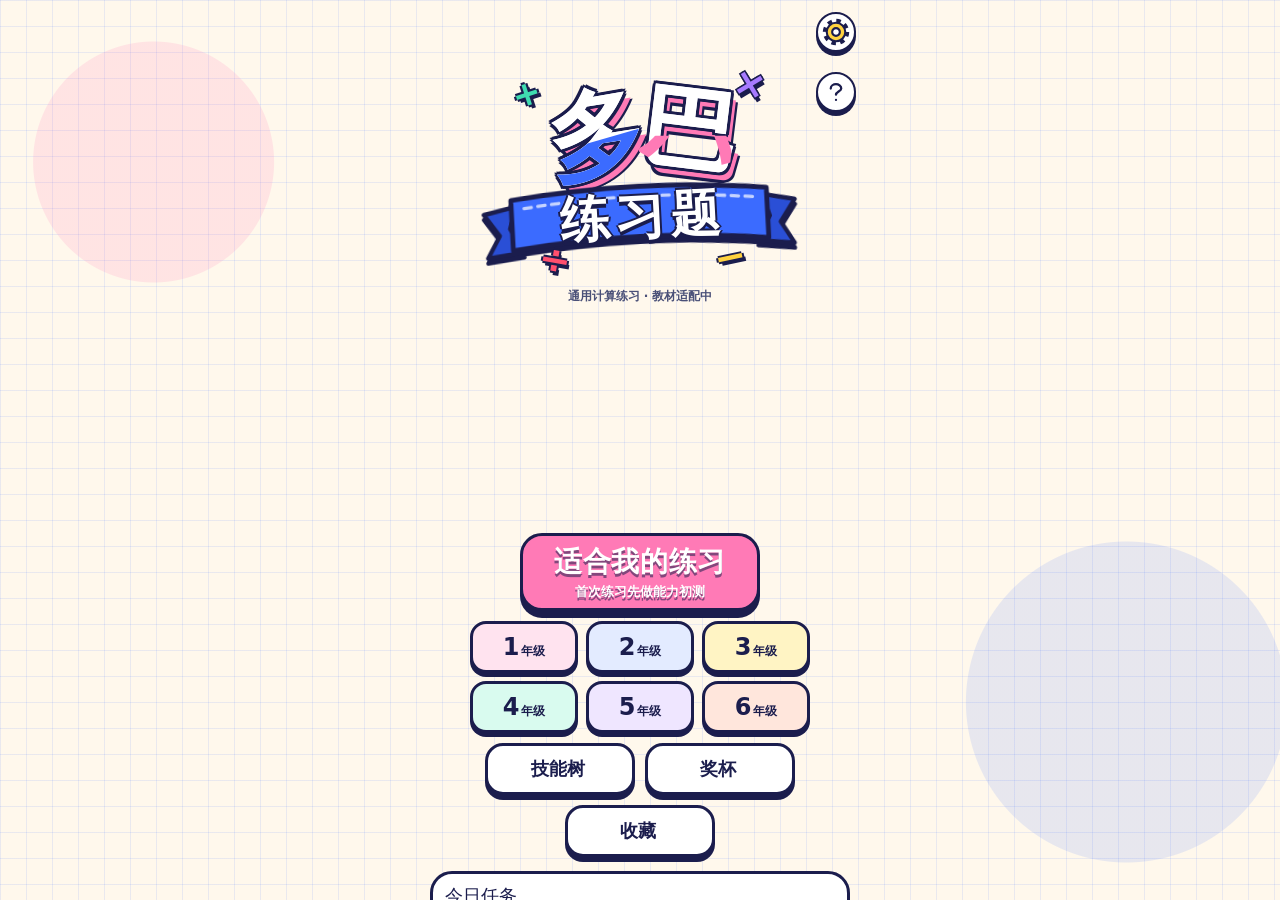
==== app/index.html @ 672e986a "Add Simplified Chinese preview and preserve localized saved progress" ====
<!doctype html>
<html lang="zh-CN">
<head>
  <meta charset="utf-8">
  <meta name="viewport" content="width=device-width, initial-scale=1, viewport-fit=cover">
  <meta name="theme-color" content="#3b6bff">
  <meta name="description" content="每答对一步，音乐和动画就更热闹的计算练习。非官方中文体验版，教材适配中。" data-i18n-content="html.message001">
  <title data-i18n="html.message021">多巴练习 · 中文体验版</title>
  <link rel="icon" href="icon.svg" type="image/svg+xml">
  <link rel="stylesheet" href="style.css">
  <script type="module" src="js/main.js"></script>
</head>
<body class="lv0">
  <div id="paper" aria-hidden="true"></div>
  <div id="rays-fallback" aria-hidden="true"></div>
  <canvas id="bg" aria-hidden="true"></canvas>
  <canvas id="fx-back" aria-hidden="true"></canvas>

  <main id="app">
    <!-- Title -->
    <section id="screen-title" class="screen is-active" aria-labelledby="logo">
      <button type="button" class="icon-btn settings-btn" id="open-settings" aria-label="设置" data-i18n-aria-label="html.message002" aria-haspopup="dialog">
        <svg viewBox="-16 -16 32 32" aria-hidden="true"><circle r="10.6" fill="none" stroke="#1b1d4d" stroke-width="9" stroke-dasharray="4.2 4.12"/><circle r="10.6" fill="#ffd23f" stroke="#1b1d4d" stroke-width="2.4"/><circle r="4.4" fill="#fff" stroke="#1b1d4d" stroke-width="2.4"/></svg>
      </button>
      <button type="button" class="icon-btn settings-btn help-btn" id="open-guide" aria-label="怎么玩" data-i18n-aria-label="html.message003" aria-haspopup="dialog">
        <svg viewBox="-16 -16 32 32" aria-hidden="true"><path d="M-6 -4 C-6 -7 -3 -9 0 -9 C3 -9 6 -7 6 -4 C6 -1 0 0 0 3 M0 9v.01" fill="none" stroke="#1b1d4d" stroke-width="2.6" stroke-linecap="round" stroke-linejoin="round"/></svg>
      </button>
      <h1 id="logo" class="logo" aria-label="多巴练习 · 中文体验版" data-i18n-aria-label="html.message004">
        <svg class="logo-burst" viewBox="-100 -100 200 200" aria-hidden="true"><path id="logo-burst-path" fill="#ffd23f" stroke="#1b1d4d" stroke-width="5" stroke-linejoin="round"/><path id="logo-burst-inner" fill="#ff7ab6" stroke="#1b1d4d" stroke-width="4" stroke-linejoin="round"/></svg>
        <span class="logo-top" aria-hidden="true"><i data-c="多" data-i18n="html.message022">多</i><i data-c="パ" data-i18n="html.message023">巴</i></span>
        <span class="logo-ribbon" aria-hidden="true"><svg class="ribbon-bg" viewBox="0 0 300 70" preserveAspectRatio="none"><path d="M4 22 L34 16 L28 36 L40 58 L6 62 L18 42Z" fill="#2a4fd6" stroke="#1b1d4d" stroke-width="4" stroke-linejoin="round"/><path d="M296 22 L266 16 L272 36 L260 58 L294 62 L282 42Z" fill="#2a4fd6" stroke="#1b1d4d" stroke-width="4" stroke-linejoin="round"/><path d="M30 10 Q150 -4 270 10 L270 56 Q150 42 30 56Z" fill="#3b6bff" stroke="#1b1d4d" stroke-width="4.5" stroke-linejoin="round"/><path d="M42 18 Q150 6 258 18" fill="none" stroke="#fff" stroke-width="3" stroke-dasharray="7 6" stroke-linecap="round" opacity=".7"/></svg><i data-i18n="html.message024">练</i><i data-i18n="html.message025">习</i><i data-i18n="html.message026">题</i></span>
        <span class="logo-bits" aria-hidden="true"><b style="--x:-46%;--y:4%;--r:-18deg;--c:#3fdcb0">＋</b><b style="--x:44%;--y:-2%;--r:14deg;--c:#a77bff">×</b><b style="--x:-34%;--y:104%;--r:10deg;--c:#ff4f6d">÷</b><b style="--x:36%;--y:102%;--r:-12deg;--c:#ffd23f">−</b></span>
      </h1>
      <p class="preview-note" data-i18n="preview.title">通用计算练习 · 教材适配中</p>
      <div class="title-stage" id="title-stage" aria-hidden="true"></div>
      <div class="modes" id="modes">
        <button type="button" id="start" class="big-btn level-btn"><span data-i18n="html.message027">适合我的练习</span><small id="level-sub" data-i18n="html.message028">首次练习先做能力初测</small></button>
        <button type="button" id="start-review" class="sub-btn review-btn review-main" hidden><span data-i18n="html.message029">错题复习</span> <b id="review-count">0</b></button>
        <div class="grades" role="group" aria-label="按参考年级练习" data-i18n-aria-label="html.message005">
          <button type="button" data-grade="1">1<small data-i18n="html.message030">年级</small></button><button type="button" data-grade="2">2<small data-i18n="html.message031">年级</small></button><button type="button" data-grade="3">3<small data-i18n="html.message032">年级</small></button>
          <button type="button" data-grade="4">4<small data-i18n="html.message033">年级</small></button><button type="button" data-grade="5">5<small data-i18n="html.message034">年级</small></button><button type="button" data-grade="6">6<small data-i18n="html.message035">年级</small></button>
        </div>
        <div class="mode-row">
          <button type="button" id="open-tree" class="sub-btn"><span data-i18n="html.message036">技能树</span> <b id="tree-badge"></b></button>
          <button type="button" id="open-trophy" class="sub-btn"><span data-i18n="html.message037">奖杯</span> <b id="trophy-badge"></b></button>
          <button type="button" id="open-collect" class="sub-btn"><span data-i18n="html.message038">收藏</span> <b id="collect-badge"></b></button>
        </div>
      </div>
      <section class="quest-card" id="quests" aria-labelledby="quest-title">
        <div class="quest-head"><h2 id="quest-title" data-i18n="html.message039">今日任务</h2><span class="quest-reward" id="quest-reward"></span></div>
        <ol class="quest-list" id="quest-list"></ol>
      </section>
      <section class="cal-card" id="calendar" aria-labelledby="cal-title">
        <div class="cal-head">
          <button type="button" class="cal-nav" id="cal-prev" aria-label="上个月" data-i18n-aria-label="html.message006">‹</button>
          <h2 id="cal-title" data-i18n="html.message040">练习日历</h2>
          <button type="button" class="cal-nav" id="cal-next" aria-label="下个月" data-i18n-aria-label="html.message007">›</button>
        </div>
        <div class="cal-badges" id="cal-badges"></div>
        <div class="cal-week" aria-hidden="true"><span data-i18n="html.message041">日</span><span data-i18n="html.message042">一</span><span data-i18n="html.message043">二</span><span data-i18n="html.message044">三</span><span data-i18n="html.message045">四</span><span data-i18n="html.message046">五</span><span data-i18n="html.message047">六</span></div>
        <div class="cal-grid" id="cal-grid" role="grid"></div>
      </section>
      <p class="hint" data-i18n="html.message048">也可以使用数字键输入，按退格键删除</p>
    </section>

    <!-- Skill tree -->
    <section id="screen-tree" class="screen" aria-labelledby="tree-title">
      <header class="tree-head">
        <button type="button" class="icon-btn" id="tree-back" aria-label="返回" data-i18n-aria-label="html.message008">‹</button>
        <h2 id="tree-title" data-i18n="html.message049">技能树</h2>
        <span class="tree-count" id="tree-count"></span>
      </header>
      <p class="tree-stars" id="tree-stars"></p>
      <p class="tree-note" data-i18n="html.message050">点击技能开始练习，已掌握的技能可查看升星条件；长按可清除记录</p>
      <div class="tree-scroll" id="tree-scroll"><div class="tree-lanes" id="tree-lanes" aria-hidden="true"></div><div class="tree" id="tree"><svg class="tree-links" id="tree-links" aria-hidden="true"></svg></div></div>
      <p class="toast" id="toast" role="status" hidden></p>
    </section>

    <!-- Trophies (id036) -->
    <section id="screen-trophy" class="screen" aria-labelledby="trophy-title">
      <header class="tree-head">
        <button type="button" class="icon-btn" id="trophy-back" aria-label="返回" data-i18n-aria-label="html.message009">‹</button>
        <h2 id="trophy-title" data-i18n="html.message051">奖杯</h2>
        <span class="tree-count" id="trophy-count"></span>
      </header>
      <div class="tr-filter" role="group" aria-label="筛选奖杯" data-i18n-aria-label="html.message010">
        <button type="button" data-f="all" aria-pressed="true" data-i18n="html.message052">全部</button><button type="button" data-f="got" aria-pressed="false" data-i18n="html.message053">已获得</button><button type="button" data-f="next" aria-pressed="false" data-i18n="html.message054">未获得</button><button type="button" data-f="soon" aria-pressed="false" data-i18n="html.message055">快完成了</button>
      </div>
      <div class="tr-scroll" id="tr-scroll"><div class="tr-list" id="tr-list"></div></div>
    </section>

    <!-- Collection (id041) -->
    <section id="screen-collect" class="screen" aria-labelledby="collect-title">
      <header class="tree-head">
        <button type="button" class="icon-btn" id="collect-back" aria-label="返回" data-i18n-aria-label="html.message011">‹</button>
        <h2 id="collect-title" data-i18n="html.message056">收藏</h2>
        <span class="tree-count" id="collect-count"></span>
      </header>
      <div class="co-preview" id="co-preview" aria-hidden="true"><div class="stamp co-mark" id="co-mark"></div><p class="co-now" id="co-now"></p></div>
      <div class="co-tabs" id="co-tabs" role="group" aria-label="收藏种类" data-i18n-aria-label="html.message012"></div>
      <div class="co-scroll" id="co-scroll"><p class="co-note" id="co-note"></p><div class="co-grid" id="co-grid"></div></div>
    </section>

    <!-- Play -->
    <section id="screen-play" class="screen" aria-label="练习界面" data-i18n-aria-label="html.message013">
      <header class="hud">
        <div class="pips" id="pips" aria-hidden="true"></div>
        <div class="clock" aria-live="off"><span id="clock-label" data-i18n="html.message057">目标 2:40</span><b id="clock">0:00</b></div>
        <span class="demo-tag" aria-hidden="true">DEMO</span>
        <button type="button" class="icon-btn" id="mute" aria-label="静音" data-i18n-aria-label="html.message014" aria-pressed="false">♪</button>
      </header>
      <div class="hud2">
        <div class="tally"><span><span data-i18n="html.message058">完成</span> <b id="ok">0</b><small id="ok-total">/10</small></span><span class="ng"><span data-i18n="html.message059">小失误</span> <b id="ng">0</b></span></div>
        <div class="combo" id="combo-box" aria-hidden="true"><b id="combo">0</b><small data-i18n="html.message060">连击</small><span class="combo-mult" id="combo-mult"></span><i class="combo-track"><i id="combo-bar"></i></i></div>
        <div class="dopa" id="dopa-box"><small data-i18n="html.message061">能量</small><b id="dopa">0</b></div>
      </div>
      <div class="stage" id="stage" aria-hidden="true">
        <svg class="bunting" viewBox="0 0 400 40" preserveAspectRatio="none"><path d="M0 4 Q200 34 400 4" fill="none" stroke="#1b1d4d" stroke-width="2.5"/><g id="flags"></g></svg>
        <div class="spot spot-l"></div><div class="spot spot-r"></div>
        <svg class="ground" viewBox="0 0 400 20" preserveAspectRatio="none"><path d="M4 12 Q60 6 120 11 T240 10 T396 12" fill="none" stroke="#1b1d4d" stroke-width="3" stroke-linecap="round"/></svg>
      </div>
      <section class="card" id="card" aria-labelledby="qtitle">
        <div class="marquee" aria-hidden="true"></div>
        <div class="card-top"><span class="chip" id="qtitle" data-i18n="html.message062">加法</span><span class="qno" id="qno" data-i18n="html.message063">第1题</span></div>
        <p class="fraction-note" id="fraction-note" data-i18n="hint.fraction" hidden>分数先输入分母，再输入分子；带分数先输入整数部分。</p>
        <div class="sheet-wrap"><div class="sheet" id="sheet" role="group" aria-label="计算" data-i18n-aria-label="html.message015"></div></div>
        <p class="step-label" id="step-label" aria-live="polite" data-i18n="html.message064">个位</p>
        <div class="stamp" id="stamp" aria-hidden="true"></div>
        <div class="reach-tag" id="reach-tag" aria-hidden="true" data-i18n="html.message065">还差一位</div>
      </section>
      <div class="pad" id="pad" role="group" aria-label="输入数字" data-i18n-aria-label="html.message016">
        <button type="button" data-key="7">7</button><button type="button" data-key="8">8</button><button type="button" data-key="9">9</button>
        <button type="button" data-key="4">4</button><button type="button" data-key="5">5</button><button type="button" data-key="6">6</button>
        <button type="button" data-key="1">1</button><button type="button" data-key="2">2</button><button type="button" data-key="3">3</button>
        <button type="button" data-key="Backspace" class="del" aria-label="删除错误数字" data-i18n-aria-label="html.message017">⌫</button><button type="button" data-key="0" class="zero">0</button>
      </div>
    </section>

    <!-- Basic result -->
    <section id="screen-result" class="screen" aria-labelledby="result-title">
      <div class="result-card">
        <p class="chip" id="result-title" data-i18n="html.message066">基础练习完成</p>
        <p class="score"><b id="r-score">100</b><span data-i18n="html.message067">分</span></p>
        <dl class="stats">
          <div><dt data-i18n="html.message068">完成</dt><dd id="r-ok" data-i18n="html.message069">10题</dd></div>
          <div><dt data-i18n="html.message070">小失误</dt><dd id="r-ng" data-i18n="html.message071">0次</dd></div>
          <div><dt data-i18n="html.message072">首次答对率</dt><dd id="r-rate">100%</dd></div>
          <div><dt data-i18n="html.message073">用时</dt><dd id="r-time">1:23</dd></div>
        </dl>
        <p class="dopa-final"><small data-i18n="html.message074">能量</small><b id="r-dopa">0</b></p>
        <div class="growth-box" id="r-growth"></div>
        <p class="unlock" id="r-unlock"></p>
        <div class="skill-news" id="r-skills"></div>
        <div class="quest-mini" id="r-quests"></div>
        <div class="actions">
          <button type="button" id="go-extra" class="big-btn"><span data-i18n="html.message075">进入加赛</span> <small data-i18n="html.message076">90秒</small></button>
          <button type="button" id="go-review" class="sub-btn review-btn" hidden data-i18n="html.message077">重做错题</button>
          <button type="button" id="go-tree" class="sub-btn" hidden data-i18n="html.message078">查看技能树</button>
          <button type="button" id="go-again" class="sub-btn" hidden data-i18n="html.message079">再来一次</button>
          <button type="button" id="go-title" class="sub-btn" data-i18n="html.message080">完成并返回</button>
        </div>
      </div>
    </section>

    <!-- Final result -->
    <section id="screen-final" class="screen" aria-labelledby="final-title">
      <div class="result-card">
        <p class="chip" id="final-title" data-i18n="html.message081">加赛结束</p>
        <p class="score"><b id="f-score">100</b><span data-i18n="html.message082">分</span></p>
        <p class="breakdown" id="f-break" data-i18n="html.message083">基础 100 ＋ 加赛 0</p>
        <dl class="stats">
          <div><dt data-i18n="html.message084">加赛完成</dt><dd id="f-ok" data-i18n="html.message085">0题</dd></div>
          <div><dt data-i18n="html.message086">加赛失误</dt><dd id="f-ng" data-i18n="html.message087">0次</dd></div>
          <div><dt data-i18n="html.message088">基础失误</dt><dd id="f-bng" data-i18n="html.message089">0次</dd></div>
          <div><dt data-i18n="html.message090">基础用时</dt><dd id="f-time">0:00</dd></div>
        </dl>
        <p class="dopa-final"><small data-i18n="html.message091">能量</small><b id="f-dopa">0</b></p>
        <div class="skill-news" id="f-skills"></div>
        <div class="quest-mini" id="f-quests"></div>
        <div class="actions">
          <button type="button" id="f-review" class="sub-btn review-btn" hidden data-i18n="html.message092">重做错题</button>
          <button type="button" id="f-tree" class="sub-btn" hidden data-i18n="html.message093">查看技能树</button>
          <button type="button" id="again" class="big-btn" data-i18n="html.message094">完成并返回</button>
        </div>
      </div>
    </section>
  </main>

  <!-- Settings (above #app, below particles and actors) -->
  <div class="modal" id="settings" role="dialog" aria-modal="true" aria-labelledby="settings-title" hidden>
    <div class="modal-card">
      <h2 id="settings-title" class="chip" data-i18n="html.message095">设置</h2>
      <div class="set-row language-row">
        <label class="set-label" for="language" data-i18n="settings.language">界面语言</label>
        <select id="language"><option value="zh-CN">简体中文</option><option value="ja">日本語</option></select>
        <p class="set-note" data-i18n="settings.languageNote">切换语言会刷新页面，已保存的进度保留。</p>
      </div>
      <div class="set-row curriculum-row">
        <span class="set-label" data-i18n="settings.curriculum">课程：通用计算练习</span>
        <p class="set-note" data-i18n="settings.curriculumNote">年级仅作参考，尚未对应中国教材的具体版本与学期。</p>
      </div>
      <div class="set-row">
        <span class="set-label" data-i18n="html.message096">每轮题数</span>
        <div class="pick" role="radiogroup" aria-label="每轮题数" data-i18n-aria-label="html.message018">
          <button type="button" role="radio" data-count="6" aria-checked="false">6<small data-i18n="html.message097">题</small></button>
          <button type="button" role="radio" data-count="10" aria-checked="true">10<small data-i18n="html.message098">题</small></button>
          <button type="button" role="radio" data-count="14" aria-checked="false">14<small data-i18n="html.message099">题</small></button>
        </div>
      </div>
      <div class="set-row">
        <span class="set-label" data-i18n="html.message100">声音</span>
        <div class="set-inline">
          <button type="button" class="toggle" data-toggle="sound" aria-pressed="true"><i aria-hidden="true">♪</i><b data-i18n="html.message101">开启</b></button>
          <input type="range" class="slider" id="volume" min="0" max="100" step="1" value="80" aria-label="音量" data-i18n-aria-label="html.message019">
        </div>
      </div>
      <div class="set-row">
        <span class="set-label"><span data-i18n="html.message102">动画强度</span> <b id="motion-val">100%</b></span>
        <input type="range" class="slider motion" id="motion" min="0" max="100" step="1" value="100" aria-label="动画强度" data-i18n-aria-label="html.message020" aria-describedby="motion-note">
        <p class="set-note" id="motion-note" data-i18n="html.message103">设为 0% 可停止晃动、闪光、彩纸和移动动画</p>
      </div>
      <div class="set-row">
        <span class="set-label" data-i18n="html.message104">自动演示</span>
        <button type="button" class="sub-btn demo-btn" id="demo-play" data-i18n="html.message105">▶ 看一段自动演示</button>
        <p class="set-note" data-i18n="html.message106">点击屏幕或按任意键退出，不计入练习记录</p>
      </div>
      <div class="set-row">
        <span class="set-label" data-i18n="html.message107">数据</span>
        <button type="button" class="sub-btn danger reset-btn" id="reset-data" aria-describedby="reset-note" data-i18n="html.message108">重置全部数据</button>
        <p class="set-note" id="reset-note" data-i18n="html.message109">清除所有数据，从头开始</p>
      </div>
      <button type="button" class="big-btn" id="close-settings" data-i18n="html.message110">关闭</button>
    </div>
  </div>

  <div class="modal" id="bonus" role="dialog" aria-modal="true" aria-labelledby="bonus-title" hidden>
    <div class="modal-card bonus-card">
      <h2 id="bonus-title" class="chip" data-i18n="html.message111">每日奖励</h2>
      <p class="bonus-run" id="bonus-run"></p>
      <div class="bonus-card-grid" id="bonus-grid"></div>
      <p class="bonus-note" id="bonus-note"></p>
      <button type="button" class="big-btn" id="bonus-ok" data-i18n="html.message112">领取</button>
    </div>
  </div>

  <div class="modal" id="skill-info" role="dialog" aria-modal="true" aria-labelledby="si-title" hidden>
    <div class="modal-card si-card">
      <p class="si-grade" id="si-grade"></p>
      <h2 class="si-title" id="si-title"></h2>
      <p class="si-stars" id="si-stars"></p>
      <div class="si-next" id="si-next"></div>
      <p class="si-note" id="si-note"></p>
      <div class="confirm-actions">
        <button type="button" class="sub-btn" id="si-close" data-i18n="html.message113">关闭</button>
        <button type="button" class="sub-btn si-go" id="si-go" data-i18n="html.message114">开始练习</button>
      </div>
    </div>
  </div>

  <div class="modal" id="trophy-got" role="dialog" aria-modal="true" aria-labelledby="tg-title" hidden>
    <div class="modal-card trophy-card">
      <h2 id="tg-title" class="chip" data-i18n="html.message115">获得奖杯！</h2>
      <p class="tg-sub" id="tg-sub"></p>
      <ul class="tg-list" id="tg-list"></ul>
      <button type="button" class="big-btn" id="tg-ok" data-i18n="html.message116">太棒啦！</button>
    </div>
  </div>

  <div class="modal" id="hammer" role="dialog" aria-modal="true" aria-labelledby="hammer-title" aria-describedby="hammer-msg" hidden>
    <div class="modal-card hammer-card">
      <h2 id="hammer-title" class="chip" data-i18n="html.message117">补签锤</h2>
      <div class="hammer-art" id="hammer-art" aria-hidden="true"></div>
      <p class="hammer-msg" id="hammer-msg"></p>
      <p class="hammer-have" id="hammer-have"></p>
      <div class="confirm-actions">
        <button type="button" class="sub-btn" id="hammer-no" data-i18n="html.message118">暂不使用</button>
        <button type="button" class="sub-btn hammer-yes" id="hammer-yes" data-i18n="html.message119">使用</button>
      </div>
    </div>
  </div>

  <div class="modal" id="confirm" role="alertdialog" aria-modal="true" aria-labelledby="confirm-title" aria-describedby="confirm-msg" hidden>
    <div class="modal-card confirm-card">
      <h2 id="confirm-title" class="chip" data-i18n="html.message120">清除技能记录</h2>
      <p class="confirm-msg" id="confirm-msg"></p>
      <ul class="confirm-list" id="confirm-list"></ul>
      <div class="confirm-actions">
        <button type="button" class="sub-btn" id="confirm-no" data-i18n="html.message121">取消</button>
        <button type="button" class="sub-btn danger" id="confirm-yes" data-i18n="html.message122">清除</button>
      </div>
    </div>
  </div>

  <div class="modal" id="day-log" role="dialog" aria-modal="true" aria-labelledby="day-title" hidden>
    <div class="modal-card">
      <h2 id="day-title" class="chip" data-i18n="html.message123">练习记录</h2>
      <ul class="day-list" id="day-list"></ul>
      <button type="button" class="big-btn" id="close-day" data-i18n="html.message124">关闭</button>
    </div>
  </div>

  <canvas id="fx" aria-hidden="true"></canvas>
  <svg id="actors" aria-hidden="true"><g id="actors-back"></g><g id="actors-front"></g></svg>
  <div id="cutins" aria-hidden="true"></div>
  <div id="flash" aria-hidden="true"></div>
  <noscript data-i18n="html.message125">请启用 JavaScript 后体验本游戏。</noscript>
</body>
</html>
---- app/style.css ----
@font-face { font-family: "Dela Gothic One"; src: url("fonts/dela-gothic-one.woff2") format("woff2"); font-display: block; }
@font-face { font-family: "Zen Maru Gothic"; src: url("fonts/zen-maru-gothic-bold.woff2") format("woff2"); font-weight: 700; font-display: block; }
@font-face { font-family: "Zen Maru Gothic"; src: url("fonts/zen-maru-gothic-black.woff2") format("woff2"); font-weight: 900; font-display: block; }

:root {
  --ink: #1b1d4d;
  --paper: #fff8ec;
  --blue: #3b6bff;
  --pink: #ff7ab6;
  --pink-soft: #ffd0e4;
  --blue-soft: #d9e4ff;
  --yellow: #ffd23f;
  --mint: #3fdcb0;
  --violet: #a77bff;
  --red: #ff4f6d;
  --E: 0;
  --kick: 0;
  --round: "Zen Maru Gothic", "Hiragino Maru Gothic ProN", "Yu Gothic", sans-serif;
  --chunky: "Dela Gothic One", "Zen Maru Gothic", sans-serif;
  color-scheme: light;
}

* { box-sizing: border-box; }
html, body { margin: 0; height: 100%; overflow: hidden; }
body {
  background: var(--paper);
  color: var(--ink);
  font-family: var(--round);
  font-weight: 700;
  -webkit-tap-highlight-color: transparent;
  touch-action: manipulation;
  user-select: none;
  -webkit-user-select: none;
}
button { font: inherit; color: inherit; cursor: pointer; }
button:focus-visible { outline: 4px solid var(--yellow); outline-offset: 3px; }

#paper {
  position: fixed; inset: 0; z-index: 0;
  background:
    radial-gradient(circle at 12% 18%, rgba(255, 122, 182, .16) 0 120px, transparent 121px),
    radial-gradient(circle at 88% 78%, rgba(59, 107, 255, .12) 0 160px, transparent 161px),
    linear-gradient(rgba(59, 107, 255, .11) 1.5px, transparent 1.5px) 0 0 / 26px 26px,
    linear-gradient(90deg, rgba(59, 107, 255, .11) 1.5px, transparent 1.5px) 0 0 / 26px 26px,
    var(--paper);
}
#rays-fallback {
  display: none; position: fixed; inset: -50vmax; z-index: 1; opacity: 0; pointer-events: none;
  background: repeating-conic-gradient(from 0deg at 50% 50%, #3b6bff 0 9deg, #ff7ab6 9deg 18deg);
}
#bg { position: fixed; inset: 0; width: 100%; height: 100%; z-index: 1; pointer-events: none; }
#fx-back { position: fixed; inset: 0; width: 100%; height: 100%; z-index: 1; pointer-events: none; }
#fx { position: fixed; inset: 0; width: 100%; height: 100%; z-index: 4; pointer-events: none; }
#actors { position: fixed; inset: 0; width: 100%; height: 100%; z-index: 5; pointer-events: none; overflow: visible; }
#cutins { position: fixed; inset: 0; z-index: 6; pointer-events: none; overflow: hidden; }
#flash { position: fixed; inset: 0; z-index: 7; pointer-events: none; background: #fff; opacity: 0; }
.dk-digit { font-family: var(--round); font-weight: 900; fill: var(--ink); stroke: #fff; stroke-width: 6px; paint-order: stroke; }

#app {
  position: relative; z-index: 2;
  width: min(100vw, 460px); height: 100dvh; max-height: 980px;
  margin: 0 auto;
}
@media (min-height: 980px) { #app { top: calc((100dvh - 980px) / 2); } }
.screen { position: absolute; inset: 0; display: none; }
.screen.is-active { display: flex; }

/* ------------------------------------------------------------ title */
#screen-title { flex-direction: column; align-items: center; justify-content: flex-start; gap: 14px; padding: calc(28px + env(safe-area-inset-top)) 16px calc(24px + env(safe-area-inset-bottom)); overflow-y: auto; overscroll-behavior: contain; }
#screen-title > * { flex: none; }
/* Logo: layered paper cut-outs. A spinning burst sits behind "ドパ",
   "ドリル" rides on a folded ribbon, operator scraps float around. */
.logo { position: relative; margin: calc(var(--fs) * 0.62) 0 calc(var(--fs) * 0.2); display: grid; justify-items: center; font-family: var(--chunky); font-weight: 400; line-height: 1; --fs: clamp(64px, 21vw, 96px); }
.logo-burst { position: absolute; left: 50%; top: calc(var(--fs) * 0.52); width: calc(var(--fs) * 2.7); height: calc(var(--fs) * 2.7); transform: translate(-50%, -50%) rotate(calc(var(--spin, 0) * 1deg)); z-index: -1; filter: drop-shadow(0 6px 0 rgba(27, 29, 77, .9)); }
.logo-top { display: flex; gap: .02em; font-size: var(--fs); letter-spacing: -.04em; }
.logo i { font-style: normal; display: inline-block; position: relative; }
.logo-top i {
  color: #fff;
  /* white paper edge, ink outline, then an offset second sheet */
  text-shadow:
    0 0 0 #fff,
    3px 0 0 var(--ink), -3px 0 0 var(--ink), 0 3px 0 var(--ink), 0 -3px 0 var(--ink),
    2.5px 2.5px 0 var(--ink), -2.5px 2.5px 0 var(--ink), 2.5px -2.5px 0 var(--ink), -2.5px -2.5px 0 var(--ink),
    6px 7px 0 var(--pink), 8px 9px 0 var(--ink), 4px 10px 0 var(--ink);
  transform: rotate(var(--r, -6deg)) translateY(var(--dy, 0));
  animation: logo-hop 1.6s cubic-bezier(.3, 1.6, .5, 1) infinite;
}
.logo-top i:nth-child(1) { --r: -9deg; color: #fff; }
.logo-top i:nth-child(2) { --r: 7deg; --dy: -6px; animation-delay: -.8s; }
.logo-top i::after { content: attr(data-c); position: absolute; inset: 0; color: var(--blue); clip-path: polygon(0 62%, 100% 50%, 100% 100%, 0 100%); text-shadow: none; }
.logo-top i:nth-child(2)::after { color: var(--pink); }
.logo-ribbon { position: relative; display: flex; justify-content: center; gap: .1em; margin-top: calc(var(--fs) * 0.04); padding: .12em .9em .2em; font-size: calc(var(--fs) * 0.52); color: #fff; transform: rotate(-3deg); }
.ribbon-bg { position: absolute; inset: -6% -14% -10%; width: 128%; height: 116%; z-index: -1; filter: drop-shadow(0 5px 0 var(--ink)); }
.logo-ribbon i { text-shadow: 2px 0 0 var(--ink), -2px 0 0 var(--ink), 0 2px 0 var(--ink), 0 -2px 0 var(--ink), 0 4px 0 var(--ink); animation: logo-wave 1.6s ease-in-out infinite; }
.logo-ribbon i:nth-child(3) { animation-delay: -.25s; }
.logo-ribbon i:nth-child(4) { animation-delay: -.5s; }
.logo-bits { position: absolute; inset: 0; pointer-events: none; }
.logo-bits b { position: absolute; left: calc(50% + var(--x)); top: var(--y); font-size: calc(var(--fs) * 0.4); color: var(--c); transform: translate(-50%, -50%) rotate(var(--r)); text-shadow: 2px 0 0 var(--ink), -2px 0 0 var(--ink), 0 2px 0 var(--ink), 0 -2px 0 var(--ink), 3px 4px 0 var(--ink); animation: logo-float 2.4s ease-in-out infinite; }
.logo-bits b:nth-child(2) { animation-delay: -.6s; }
.logo-bits b:nth-child(3) { animation-delay: -1.2s; }
.logo-bits b:nth-child(4) { animation-delay: -1.8s; }
@keyframes logo-hop { 0%, 100% { transform: rotate(var(--r)) translateY(var(--dy, 0)) scale(1); } 12% { transform: rotate(var(--r)) translateY(calc(var(--dy, 0px) + 4px)) scale(1.08, .9); } 30% { transform: rotate(calc(var(--r) * -0.4)) translateY(calc(var(--dy, 0px) - 10px)) scale(.96, 1.06); } 55% { transform: rotate(var(--r)) translateY(var(--dy, 0)) scale(1); } }
@keyframes logo-wave { 0%, 100% { transform: translateY(0); } 50% { transform: translateY(-5px); } }
@keyframes logo-float { 0%, 100% { margin-top: 0; } 50% { margin-top: -8px; } }
body.reduced .logo *, body.reduced .logo-burst { animation: none !important; }
.settings-btn { display: grid; place-items: center; position: absolute; top: calc(12px + env(safe-area-inset-top)); right: 14px; width: 48px; height: 48px; padding: 4px; background: #fff; box-shadow: 0 4px 0 var(--ink); z-index: 3; }
.settings-btn svg { display: block; width: 100%; height: 100%; transition: transform .4s; }
#open-settings:active svg { transform: rotate(90deg); }
.modes { display: flex; flex-direction: column; align-items: center; gap: 10px; }

/* ------------------------------------------------------------ settings */
.modal { position: fixed; inset: 0; z-index: 4; display: flex; align-items: center; justify-content: center; padding: 16px; background: rgba(27, 29, 77, .45); }
.modal[hidden] { display: none; }
.modal-card { width: min(100%, 420px); max-height: 100%; overflow: auto; display: flex; flex-direction: column; align-items: stretch; gap: 16px; padding: 22px 18px 20px; border: 3.5px solid var(--ink); border-radius: 26px; background: var(--paper); box-shadow: 0 8px 0 var(--ink); }
.modal-card .chip { align-self: center; margin: 0; font-size: 18px; }
.modal-card .big-btn { align-self: center; min-width: 200px; height: 58px; font-size: 24px; }
.set-row { display: flex; flex-direction: column; gap: 8px; }
.set-label { font-weight: 900; font-size: 16px; }
.set-label b { font-family: var(--chunky); font-weight: 400; color: var(--blue); margin-left: 6px; }
.set-inline { display: flex; align-items: center; gap: 12px; }
.set-inline .slider { flex: 1; }
.set-note { margin: 0; font-size: 12px; opacity: .7; }
.reset-btn { align-self: center; min-width: 230px; font-weight: 900; }
.modal .pick { justify-content: center; }
.modal .pick button { width: 30%; max-width: 96px; }
.slider { -webkit-appearance: none; appearance: none; width: 100%; height: 34px; background: transparent; margin: 0; --v: 1; }
.slider::-webkit-slider-runnable-track { height: 14px; border: 2.5px solid var(--ink); border-radius: 999px; background: linear-gradient(90deg, var(--pink) 0 calc(var(--v) * 100%), #fff calc(var(--v) * 100%)); }
.slider::-moz-range-track { height: 10px; border: 2.5px solid var(--ink); border-radius: 999px; background: linear-gradient(90deg, var(--pink) 0 calc(var(--v) * 100%), #fff calc(var(--v) * 100%)); }
.slider::-webkit-slider-thumb { -webkit-appearance: none; width: 32px; height: 32px; margin-top: -11px; border: 3px solid var(--ink); border-radius: 50%; background: var(--yellow); box-shadow: 0 3px 0 var(--ink); }
.slider::-moz-range-thumb { width: 26px; height: 26px; border: 3px solid var(--ink); border-radius: 50%; background: var(--yellow); box-shadow: 0 3px 0 var(--ink); }
.slider.motion::-webkit-slider-runnable-track { background: linear-gradient(90deg, var(--blue-soft), var(--pink) 50%, var(--yellow)) 0 0 / calc(var(--v) * 100%) 100% no-repeat, #fff; }
.slider.motion::-moz-range-track { background: linear-gradient(90deg, var(--blue-soft), var(--pink) 50%, var(--yellow)) 0 0 / calc(var(--v) * 100%) 100% no-repeat, #fff; }
.title-stage { width: 100%; height: min(26vh, 200px); }
.pick { display: flex; gap: 10px; }
.pick button {
  width: 84px; height: 56px; border: 3px solid var(--ink); border-radius: 16px; background: #fff;
  font-family: var(--chunky); font-size: 26px; box-shadow: 0 5px 0 var(--ink); transition: transform .08s;
}
.pick button small { font-family: var(--round); font-size: 14px; margin-left: 2px; }
.pick button[aria-checked="true"] { background: var(--yellow); transform: translateY(-3px) rotate(-2deg); }
.big-btn {
  min-width: 240px; height: 68px; padding: 0 28px; border: 3.5px solid var(--ink); border-radius: 22px;
  background: var(--blue); color: #fff; font-family: var(--chunky); font-size: 28px; letter-spacing: .06em;
  box-shadow: 0 7px 0 var(--ink); text-shadow: 0 3px 0 rgba(27, 29, 77, .55);
}
.big-btn small { font-family: var(--round); font-size: 16px; }
.big-btn:active, .sub-btn:active, .pick button:active { transform: translateY(5px); box-shadow: 0 2px 0 var(--ink); }
.sub-btn { min-width: 160px; height: 52px; border: 3px solid var(--ink); border-radius: 18px; background: #fff; font-size: 18px; box-shadow: 0 5px 0 var(--ink); }
.toggles { display: flex; gap: 10px; flex-wrap: wrap; justify-content: center; }
.toggle { display: inline-flex; align-items: center; gap: 6px; height: 40px; padding: 0 14px; border: 2.5px solid var(--ink); border-radius: 999px; background: #fff; font-size: 14px; }
.toggle i { font-style: normal; font-size: 16px; }
.toggle b { font-weight: 900; color: var(--blue); }
.toggle[aria-pressed="true"][data-toggle="motion"] b { color: var(--pink); }
.hint { margin: 0; font-size: 12px; opacity: .6; }

/* ------------------------------------------------------------ play */
#screen-play { flex-direction: column; padding: 8px 0 calc(10px + env(safe-area-inset-bottom)); }
.hud { display: flex; align-items: center; gap: 10px; height: 40px; padding: 0 14px; }
.pips { display: flex; flex-wrap: wrap; gap: 4px; flex: 1; align-items: center; }
.pip { width: 14px; height: 14px; border-radius: 50%; border: 2.5px solid var(--ink); background: #fff; }
.pips.many .pip { width: 11px; height: 11px; border-width: 2px; }
.pip.now { background: var(--yellow); animation: pip 0.8s ease-in-out infinite; }
.pip.done { background: var(--c, var(--blue)); }
.pip.rainbow { background: conic-gradient(#ff7ab6, #ffd23f, #3fdcb0, #3b6bff, #a77bff, #ff7ab6); }
@keyframes pip { 50% { transform: scale(1.3); } }
.clock { display: flex; align-items: baseline; gap: 8px; padding: 4px 12px; border: 2.5px solid var(--ink); border-radius: 999px; background: #fff; font-size: 12px; white-space: nowrap; }
.clock b { font-family: var(--chunky); font-weight: 400; font-size: 18px; font-variant-numeric: tabular-nums; }
.clock.over #clock-label { color: var(--red); }
.clock.extra { background: var(--ink); color: #fff; }
.clock.extra b { color: var(--yellow); font-size: 20px; }
.clock.hurry b { color: var(--red); animation: hurry .5s steps(2) infinite; }
@keyframes hurry { 50% { color: #fff; } }
.icon-btn { width: 40px; height: 40px; border-radius: 50%; border: 2.5px solid var(--ink); background: #fff; font-size: 18px; flex: none; }
.icon-btn[aria-pressed="true"] { background: var(--ink); color: #fff; text-decoration: line-through; }

.hud2 { position: relative; z-index: 2; display: flex; align-items: center; justify-content: space-between; gap: 8px; height: 40px; padding: 0 14px; }
.tally { display: flex; gap: 6px; font-size: 13px; }
.tally span { padding: 3px 10px; border-radius: 999px; background: #fff; border: 2px solid var(--ink); }
.tally b { font-family: var(--chunky); font-weight: 400; font-size: 16px; }
.tally small { font-size: 11px; opacity: .6; }
.tally .ng b { color: var(--violet); }
.dopa {
  display: flex; align-items: baseline; gap: 6px; max-width: 62%;
  padding: 3px 12px 4px; border: 2.5px solid var(--ink); border-radius: 12px; background: var(--yellow);
  box-shadow: 0 3px 0 var(--ink); transform-origin: right center; white-space: nowrap; overflow: hidden;
}
.dopa small { font-size: 11px; }
.dopa b { font-family: var(--chunky); font-weight: 400; font-size: 20px; letter-spacing: .01em; }
body.lv6 .dopa { background: linear-gradient(90deg, #ffd23f, #ff9ccc, #9fd0ff, #ffd23f); background-size: 300% 100%; animation: dopa-sheen 2s linear infinite; }
@keyframes dopa-sheen { to { background-position: 300% 0; } }
/* Combo (id032): floats under the tally, over the stage's top-left corner. */
.combo {
  position: absolute; left: 14px; top: calc(100% + 2px); display: grid; grid-template-columns: auto auto; align-items: baseline; column-gap: 4px;
  padding: 2px 10px 10px; border: 2.5px solid var(--ink); border-radius: 12px; background: #fff; box-shadow: 0 3px 0 var(--ink);
  transform-origin: left center; opacity: 0; visibility: hidden; transition: opacity .15s, visibility .15s; pointer-events: none;
}
.combo.on { opacity: 1; visibility: visible; }
.combo b { font-family: var(--chunky); font-weight: 400; font-size: 22px; line-height: 1.1; color: var(--pink); }
.combo small { font-size: 11px; font-weight: 900; }
.combo-mult { grid-column: 1 / -1; font-size: 10px; font-weight: 900; opacity: .7; }
.combo-track { position: absolute; left: 6px; right: 6px; bottom: 3px; height: 4px; border-radius: 2px; background: #e6e4f0; overflow: hidden; }
.combo-track i { position: absolute; inset: 0; background: var(--blue); transform-origin: left center; }
.combo.hot { background: #fff4c4; }
.combo.hot b { color: var(--red); }
.combo.hot .combo-mult { opacity: 1; color: var(--red); }
.combo.hurry .combo-track i { background: var(--red); }

.stage { position: relative; flex: 1 1 auto; min-height: 118px; margin: 0 14px; }
.ground { position: absolute; left: 6%; right: 6%; bottom: 6px; width: 88%; height: 14px; }
.bunting { position: absolute; left: -2%; right: -2%; top: 0; width: 104%; height: 34px; opacity: 0; transform: translateY(-20px); transition: opacity .5s, transform .5s cubic-bezier(.3, 1.6, .5, 1); }
body.lv3 .bunting { opacity: 1; transform: none; }
.spot { position: absolute; top: -30px; width: 140px; height: 190px; opacity: 0; transition: opacity .6s; mix-blend-mode: screen; filter: blur(2px);
  background: linear-gradient(to bottom, rgba(255, 246, 200, .95), rgba(255, 246, 200, 0)); clip-path: polygon(44% 0, 56% 0, 100% 100%, 0 100%); }
.spot-l { left: 0; transform-origin: 50% 0; animation: spot-l 3s ease-in-out infinite; }
.spot-r { right: 0; transform-origin: 50% 0; animation: spot-r 3.4s ease-in-out infinite; }
body.lv5 .spot { opacity: .7; }
@keyframes spot-l { 0%, 100% { transform: rotate(-24deg); } 50% { transform: rotate(10deg); } }
@keyframes spot-r { 0%, 100% { transform: rotate(24deg); } 50% { transform: rotate(-12deg); } }

.card {
  position: relative; margin: 0 14px 12px; padding: 10px 12px 10px;
  background: #fff; border: 3px solid var(--ink); border-radius: 24px; box-shadow: 0 7px 0 var(--ink);
  transform-origin: 50% 100%;
}
.card-top { display: flex; justify-content: space-between; align-items: center; }
.chip { display: inline-block; margin: 0; padding: 3px 12px; border-radius: 999px; background: var(--blue); color: #fff; font-size: 13px; letter-spacing: .08em; }
.qno { font-family: var(--round); font-weight: 900; font-size: 15px; }
.sheet-wrap { display: flex; justify-content: center; align-items: center; min-height: 208px; padding: 4px 0 2px; }
.sheet { position: relative; display: grid; grid-template-columns: repeat(var(--cols), var(--cw)); grid-template-rows: repeat(var(--rows), var(--ch)); --cw: 54px; --ch: 52px; font-family: var(--round); font-weight: 900; }
.cell { position: relative; display: grid; place-items: center; font-size: calc(var(--ch) * .82); line-height: 1; font-variant-numeric: tabular-nums; }
.sheet.div .cell { font-size: calc(var(--ch) * .88); }
.cell.op { color: var(--blue); font-size: calc(var(--ch) * .7); }
.cell.small { align-self: end; font-size: clamp(12px, calc(var(--ch) * .38), 19px); color: var(--pink); height: calc(var(--ch) * .46); }
.cell.mark { color: var(--blue); font-size: clamp(11px, calc(var(--ch) * .34), 17px); letter-spacing: -.04em; }
.cell.struck::after { content: ""; position: absolute; left: 18%; right: 18%; top: 50%; height: 3.5px; background: var(--blue); border-radius: 2px; transform: rotate(-32deg); }
.cell.hidden { visibility: hidden; }
.cell.input { margin: 3px; border-radius: 12px; }
.cell.input.active { background: var(--blue-soft); outline: 3px dashed var(--blue); outline-offset: -3px; animation: active-cell 1s ease-in-out infinite; }
.cell.input.active::before { content: "?"; color: rgba(59, 107, 255, .35); }
.cell.input.active.has::before { content: none; }
.cell.input.ok { color: var(--ink); }
.cell.input.bad { color: #7a4bff; background: #efe8ff; outline: 3px dashed #a77bff; outline-offset: -3px; animation: none; }
.cell.hint-glow { border-radius: 8px; background: #fff3b8; box-shadow: 0 0 0 3px var(--yellow); animation: hint-glow .9s ease-in-out infinite; }
@keyframes hint-glow { 50% { box-shadow: 0 0 0 6px rgba(255, 210, 63, .5); } }
body.reduced .cell.hint-glow { animation: none; }
.help-text { display: inline-block; margin-left: 8px; padding: 1px 10px; border-radius: 999px; background: var(--yellow); color: var(--ink); font-weight: 900; }
.cell.input.pending { color: transparent; }
@keyframes active-cell { 50% { background: #c4d5ff; } }
.cell.auto { color: #5a5f93; }
.hline { position: relative; align-self: end; height: 3.5px; background: var(--ink); border-radius: 2px; margin-bottom: -2px; transform-origin: left center; }
.hline.hidden { visibility: hidden; }
.bracket { position: relative; border-top: 3.5px solid var(--ink); margin-left: 4px; }
.bracket::before { content: ""; position: absolute; left: -14px; top: -3.5px; width: 14px; height: calc(100% + 4px); border-right: 3.5px solid var(--ink); border-radius: 0 70% 70% 0 / 0 50% 50% 0; }
.step-label { margin: 2px 0 0; text-align: center; font-size: 14px; min-height: 20px; }
.step-label b { color: var(--blue); }

.stamp {
  position: absolute; right: 14px; top: 34px; width: 110px; height: 110px; border-radius: 50%; border: 9px solid var(--red); opacity: 0;
  box-shadow: inset 0 0 0 3px rgba(255, 79, 109, .3); pointer-events: none;
}
.reach-tag {
  position: absolute; left: 50%; bottom: -20px; transform: translateX(-50%) scale(0); z-index: 3; padding: 4px 16px; border-radius: 999px;
  background: var(--ink); color: var(--yellow); font-family: var(--chunky); font-size: 18px; letter-spacing: .1em; white-space: nowrap; border: 3px solid var(--yellow);
}
body.reach .reach-tag { animation: reach-blink .3s steps(2) infinite; }
@keyframes reach-blink { 50% { color: #fff; border-color: var(--pink); } }
body.reach .cell.input.active { outline: 4px solid var(--yellow); background: #fff3b8; animation: reach-cell .25s steps(2) infinite; box-shadow: 0 0 0 6px var(--pink), 0 0 24px 8px rgba(255, 210, 63, .9); z-index: 2; }
@keyframes reach-cell { 50% { box-shadow: 0 0 0 6px var(--blue), 0 0 30px 12px rgba(255, 122, 182, .9); } }
body.reach .card { z-index: 3; }

.marquee { position: absolute; inset: -9px; border-radius: 30px; pointer-events: none; opacity: 0; transition: opacity .6s; padding: 5px;
  background: radial-gradient(circle, #fff 0 2.5px, var(--yellow) 3px 4.5px, transparent 5px) 0 0 / 16px 16px;
  -webkit-mask: linear-gradient(#000 0 0) content-box, linear-gradient(#000 0 0); -webkit-mask-composite: xor; mask-composite: exclude;
  animation: marquee .5s linear infinite; }
body.lv6 .marquee { opacity: 1; }
body.lv8 .marquee { background: radial-gradient(circle, #fff 0 2.5px, var(--pink) 3px 4.5px, transparent 5px) 0 0 / 16px 16px, radial-gradient(circle, #fff 0 2.5px, var(--yellow) 3px 4.5px, transparent 5px) 8px 8px / 16px 16px; }
@keyframes marquee { to { background-position: 16px 0, 24px 8px; } }
body.lv9 .card { box-shadow: 0 7px 0 var(--ink), 0 0 0 5px var(--pink), 0 0 40px 10px rgba(255, 210, 63, calc(.4 + var(--kick) * .6)); }

.pad { display: grid; grid-template-columns: repeat(3, 1fr); gap: 9px; padding: 0 14px; }
.pad button {
  position: relative; height: clamp(50px, 7.4dvh, 62px); border: 3px solid var(--ink); border-radius: 18px; background: #fff;
  font-family: var(--round); font-weight: 900; font-size: 30px; box-shadow: 0 5px 0 var(--ink);
  transform: translateY(calc(var(--kick) * -2px * var(--bounce, 0)));
}
.pad button.zero { grid-column: span 2; }
.pad button.del { background: var(--pink-soft); font-size: 24px; }
.pad button.press { transform: translateY(4px) scale(.97); box-shadow: 0 1px 0 var(--ink); }
body.lv4 .pad button { --bounce: 1; }
body.lv4 .pad button[data-key="7"], body.lv4 .pad button[data-key="3"] { background: #ffe3ef; }
body.lv4 .pad button[data-key="8"], body.lv4 .pad button[data-key="4"] { background: #fff4c7; }
body.lv4 .pad button[data-key="9"], body.lv4 .pad button[data-key="5"], body.lv4 .pad button[data-key="1"] { background: #e3ebff; }
body.lv4 .pad button[data-key="6"], body.lv4 .pad button[data-key="2"], body.lv4 .pad button[data-key="0"] { background: #dcfaef; }
body.lv8 .pad button { box-shadow: 0 5px 0 var(--ink), 0 0 calc(var(--kick) * 18px) rgba(255, 210, 63, .9); }
.pad button:disabled { opacity: .5; }

/* ------------------------------------------------------------ results */
#screen-result, #screen-final { align-items: safe center; justify-content: center; padding: 20px 16px; overflow-y: auto; }
#screen-result .result-card, #screen-final .result-card { margin: auto 0; flex: none; }
.actions .review-btn { font-size: 16px; white-space: nowrap; padding: 0 16px; }
.result-card {
  width: 100%; padding: 22px 20px 20px; text-align: center; background: #fff; border: 3.5px solid var(--ink); border-radius: 28px; box-shadow: 0 9px 0 var(--ink);
}
.score { margin: 8px 0 0; font-family: var(--chunky); line-height: 1; }
.score b { font-weight: 400; font-size: 92px; color: var(--pink); text-shadow: 3px 0 0 var(--ink), -3px 0 0 var(--ink), 0 3px 0 var(--ink), 0 -3px 0 var(--ink), 0 8px 0 var(--ink); }
.score span { font-size: 28px; margin-left: 4px; font-family: var(--round); font-weight: 900; }
.stats dd small { font-family: var(--round); font-weight: 900; font-size: 14px; margin-left: 2px; }
.breakdown { margin: 8px 0 0; font-size: 15px; }
.stats { display: grid; grid-template-columns: 1fr 1fr; gap: 8px; margin: 18px 0 10px; }
.stats div { padding: 8px; border: 2.5px solid var(--ink); border-radius: 14px; background: var(--paper); }
.stats dt { font-size: 12px; opacity: .7; }
.stats dd { margin: 2px 0 0; font-family: var(--chunky); font-size: 22px; }
.dopa-final { margin: 6px 0 0; }
.dopa-final small { font-size: 12px; margin-right: 6px; }
.dopa-final b { font-family: var(--chunky); font-weight: 400; font-size: 24px; color: var(--blue); }
.unlock { min-height: 20px; font-size: 14px; margin: 10px 0 12px; }
.unlock.yes { color: var(--pink); }
.actions { display: flex; flex-direction: column; align-items: center; gap: 12px; margin-top: 8px; }

/* ------------------------------------------------------------ cut-ins */
.cutin-band { position: absolute; left: -20%; width: 140%; display: flex; align-items: center; justify-content: center; transform-origin: center; }
.cutin-band .band-bg { position: absolute; inset: 0; border-top: 4px solid var(--ink); border-bottom: 4px solid var(--ink);
  background: repeating-linear-gradient(-45deg, var(--c1) 0 22px, var(--c2) 22px 44px); }
.cutin-band .band-text { position: relative; font-family: var(--chunky); color: #fff; font-size: 44px; letter-spacing: .08em; white-space: nowrap;
  text-shadow: 3px 0 0 var(--ink), -3px 0 0 var(--ink), 0 3px 0 var(--ink), 0 -3px 0 var(--ink), 0 7px 0 var(--ink); }
.unit-slam { position: absolute; font-family: var(--chunky); color: var(--yellow); white-space: nowrap; transform-origin: center;
  text-shadow: 4px 0 0 var(--ink), -4px 0 0 var(--ink), 0 4px 0 var(--ink), 0 -4px 0 var(--ink), 3px 3px 0 var(--ink), -3px 3px 0 var(--ink), 3px -3px 0 var(--ink), -3px -3px 0 var(--ink), 0 10px 0 var(--pink); }
.big-stamp { position: absolute; font-family: var(--chunky); color: var(--red); white-space: nowrap; transform-origin: center; }

body.reduced .logo span, body.reduced .spot, body.reduced .marquee, body.reduced .pip.now, body.reduced .cell.input.active { animation: none !important; }
@media (max-height: 840px) {
  /* Include toolbar-reduced phone heights and leave room for the bottom safe area. */
  .sheet-wrap { min-height: clamp(96px, calc(100dvh - 490px - env(safe-area-inset-bottom)), 176px); }
  #screen-play .card { padding-block: 8px; margin-bottom: 10px; }
  .pad { gap: 6px; }
  .pad button { height: 48px; }
  .stage { min-height: 80px; }
}
@media (max-height: 600px) {
  .stage { min-height: 48px; }
  .step-label { font-size: 12px; }
}

/* ------------------------------------------------------------ calendar */
.cal-card { width: 100%; max-width: 420px; padding: 12px 12px 14px; border: 3px solid var(--ink); border-radius: 22px; background: #fff; box-shadow: 0 6px 0 var(--ink); }
.cal-head { display: flex; align-items: center; justify-content: space-between; }
.cal-head h2 { margin: 0; font-family: var(--chunky); font-weight: 400; font-size: 20px; }
.cal-nav { width: 40px; height: 40px; border: 2.5px solid var(--ink); border-radius: 50%; background: var(--paper); font-size: 24px; line-height: 1; font-weight: 900; }
.cal-nav:disabled { opacity: .3; }
.cal-streak { margin: 4px 0 6px; min-height: 1.2em; text-align: center; font-size: 14px; font-weight: 900; color: var(--pink); }
.cal-streak b { font-family: var(--chunky); font-weight: 400; font-size: 20px; margin: 0 2px; }
.cal-week, .cal-grid { display: grid; grid-template-columns: repeat(7, 1fr); gap: 3px; }
.cal-week span { text-align: center; font-size: 11px; font-weight: 900; opacity: .6; }
.cal-week span:first-child { color: var(--red); }
.cal-week span:last-child { color: var(--blue); }
.cal-day { position: relative; aspect-ratio: 1 / 1.08; min-height: 40px; padding: 0; border: 0; border-radius: 10px; background: var(--paper); font-size: 11px; font-weight: 900; color: var(--ink); }
.cal-day .n { position: absolute; left: 4px; top: 2px; opacity: .55; }
.cal-day.blank { background: transparent; }
.cal-day.today { box-shadow: inset 0 0 0 2.5px var(--blue); }
.cal-day.played { background: #fff0f6; cursor: pointer; }
.cal-day.played svg { position: absolute; inset: 8% 6% 2%; width: 88%; height: 90%; }
.cal-day .sc { position: absolute; left: 0; right: 0; bottom: 18%; text-align: center; font-family: var(--chunky); font-weight: 400; font-size: 12px; color: var(--red); letter-spacing: -.03em; text-shadow: 1.5px 0 0 #fff, -1.5px 0 0 #fff, 0 1.5px 0 #fff, 0 -1.5px 0 #fff; }
.cal-day .sc.big { font-size: 10px; }
.cal-day.pop { animation: cal-pop .7s cubic-bezier(.3, 1.8, .5, 1) both; }
@keyframes cal-pop { 0% { transform: scale(0) rotate(-30deg); } 100% { transform: scale(1) rotate(0); } }
.day-list { list-style: none; margin: 0; padding: 0; display: flex; flex-direction: column; gap: 8px; }
.day-list li { display: grid; grid-template-columns: auto 1fr auto; align-items: center; gap: 4px 10px; padding: 8px 12px; border: 2.5px solid var(--ink); border-radius: 14px; background: #fff; font-size: 13px; }
.day-list .t { font-weight: 900; opacity: .6; }
.day-list .m { font-weight: 900; }
.day-list .s { font-family: var(--chunky); font-weight: 400; font-size: 20px; color: var(--red); grid-row: span 2; }
.day-list .d { grid-column: 1 / 3; font-size: 12px; opacity: .75; }

/* ------------------------------------------------------------ expression layouts */
.cell.word { font-size: calc(var(--ch) * .46); white-space: nowrap; color: #4a4f86; }
.sheet.h .cell.op { font-size: calc(var(--ch) * .62); }
.cell.dot { justify-self: end; align-self: end; width: 0; overflow: visible; font-size: calc(var(--ch) * .82); line-height: .9; color: var(--ink); pointer-events: none; z-index: 1; display: flex; justify-content: center; }
.cell.dot.hidden { visibility: hidden; }
.cell.frac-n { align-self: end; }
.cell.frac-d { align-self: start; }
.cell.input.frac-n, .cell.input.frac-d { margin: 2px 3px; }
.hline.fbar { margin: 0 4px -2px; }

/* ------------------------------------------------------------ modes */
.level-btn { display: flex; flex-direction: column; align-items: center; justify-content: center; height: 78px; gap: 2px; background: var(--pink); }
.level-btn small { font-size: 13px; letter-spacing: 0; }
.grades { display: grid; grid-template-columns: repeat(3, 1fr); gap: 8px; width: min(100%, 340px); }
.grades button { height: 52px; border: 3px solid var(--ink); border-radius: 16px; background: #fff; font-family: var(--chunky); font-size: 24px; box-shadow: 0 4px 0 var(--ink); }
.grades button small { font-family: var(--round); font-weight: 900; font-size: 12px; margin-left: 2px; }
.grades button:nth-child(6n+1) { background: #ffe3ef; } .grades button:nth-child(6n+2) { background: #e3ebff; } .grades button:nth-child(6n+3) { background: #fff4c4; }
.grades button:nth-child(6n+4) { background: #d9fbef; } .grades button:nth-child(6n+5) { background: #efe6ff; } .grades button:nth-child(6n+6) { background: #ffe6dc; }
.grades button:active { transform: translateY(4px); box-shadow: 0 1px 0 var(--ink); }
.mode-row { display: flex; gap: 10px; flex-wrap: wrap; justify-content: center; }
.mode-row .sub-btn { min-width: 150px; font-weight: 900; }
.mode-row .sub-btn b, .review-btn b { font-family: var(--chunky); font-weight: 400; color: var(--pink); margin-left: 4px; }
.review-btn { background: #fff4c4; }

/* ------------------------------------------------------------ skill tree */
#screen-tree { flex-direction: column; padding: calc(10px + env(safe-area-inset-top)) 0 0; }
.tree-head { display: flex; align-items: center; gap: 10px; padding: 0 14px 6px; }
.tree-head h2 { margin: 0; flex: 1; font-family: var(--chunky); font-weight: 400; font-size: 22px; }
.tree-head .icon-btn { font-size: 26px; font-weight: 900; line-height: 1; }
.tree-count { font-family: var(--chunky); font-size: 16px; padding: 4px 10px; border: 2.5px solid var(--ink); border-radius: 999px; background: #fff; }
.tree-lanes { position: sticky; top: 0; z-index: 2; display: grid; grid-template-columns: repeat(4, 1fr); gap: 6px; padding: 0 3px 4px; background: var(--paper); box-sizing: border-box; }
.tree-lanes span { text-align: center; font-size: 11px; font-weight: 900; padding: 3px 0; border-radius: 999px; background: var(--ink); color: #fff; }
.tree-scroll { flex: 1; overflow: auto; overscroll-behavior: contain; padding: 0 6px calc(40px + env(safe-area-inset-bottom)); }
.tree { position: relative; }
.tree-links { position: absolute; inset: 0; width: 100%; height: 100%; overflow: visible; }
.tree-links path { fill: none; stroke: #c9cbe8; stroke-width: 2.5; stroke-linecap: round; stroke-linejoin: round; }
.tree-links path.on { stroke: var(--ink); }
.tree-links path.grow { stroke: var(--pink); stroke-width: 5; }
.node { position: absolute; display: flex; flex-direction: column; align-items: center; justify-content: center; gap: 2px; padding: 4px 3px 3px; border: 2.5px solid var(--ink); border-radius: 14px; background: #fff; box-shadow: 0 3px 0 var(--ink); font-size: 10.5px; font-weight: 900; line-height: 1.15; text-align: center; color: var(--ink); word-break: keep-all; overflow-wrap: anywhere; }
.node .g { font-size: 9px; opacity: .6; }
.node .ring { position: absolute; left: 4px; right: 4px; bottom: 3px; height: 4px; border-radius: 3px; background: linear-gradient(90deg, var(--pink) calc(var(--p) * 100%), #eee calc(var(--p) * 100%)); }
.node.locked { background: #eceaf3; color: #8a8cb0; border-color: #a9abc9; box-shadow: 0 3px 0 #a9abc9; }
.node.locked::before { content: ""; position: absolute; top: -8px; right: -6px; width: 16px; height: 13px; border-radius: 3px; background: #a9abc9; box-shadow: inset 0 0 0 2px #8a8cb0; }
.node.locked::after { content: ""; position: absolute; top: -15px; right: -2px; width: 8px; height: 9px; border: 2.5px solid #8a8cb0; border-bottom: 0; border-radius: 6px 6px 0 0; }
.node.new { background: #fff4c4; animation: node-new 1.1s ease-in-out infinite; }
.node.new::after { content: "NEW"; position: absolute; top: -10px; right: -8px; padding: 1px 5px; border-radius: 999px; background: var(--pink); color: #fff; font-family: var(--chunky); font-weight: 400; font-size: 10px; border: 2px solid var(--ink); }
.node.learning { background: #e3ebff; }
.node.mastered { background: linear-gradient(160deg, #fff6c8, #ffd23f); }
.node.mastered::after { content: "★"; position: absolute; top: -12px; right: -6px; font-size: 20px; color: #ffb000; -webkit-text-stroke: 1.5px var(--ink); }
.node.just { animation: node-pop .8s cubic-bezier(.3, 1.8, .5, 1) both; }
@keyframes node-new { 50% { transform: translateY(-3px); } }
@keyframes node-pop { 0% { transform: scale(0) rotate(-20deg); } 100% { transform: scale(1); } }
body.reduced .node { animation: none !important; }
/* Long press to erase (id031): a pink fill rises while held. */
.node { -webkit-touch-callout: none; -webkit-user-select: none; user-select: none; overflow: visible; }
.node .hold { position: absolute; inset: 0; border-radius: 11px; background: rgba(255, 79, 109, .35); transform-origin: bottom; transform: scaleY(0); pointer-events: none; }
.node.holding .hold { transform: scaleY(1); transition: transform var(--hold-ms, 600ms) linear; }
.node.holding { transform: scale(.94); transition: transform .12s; }
.node.erased { animation: node-erase .6s ease-out both; }
@keyframes node-erase { 0% { transform: scale(1.12) rotate(4deg); filter: brightness(1.4); } 40% { transform: scale(.9) rotate(-3deg); } 100% { transform: none; } }
.tree-note { margin: 0 0 4px; text-align: center; font-size: 11px; font-weight: 900; opacity: .6; }
.confirm-msg { margin: 0; word-break: keep-all; overflow-wrap: anywhere; font-size: 15px; font-weight: 900; line-height: 1.6; text-align: center; }
.confirm-msg b { color: var(--red); }
.confirm-list { display: flex; flex-wrap: wrap; justify-content: center; gap: 6px; margin: 0; padding: 0; list-style: none; }
.confirm-list li { padding: 3px 9px; border: 2px solid var(--ink); border-radius: 999px; background: #fff; font-size: 12px; font-weight: 900; }
.confirm-list li.more { border-style: dashed; background: transparent; }
.confirm-actions { display: flex; justify-content: center; gap: 12px; }
.confirm-actions .sub-btn { min-width: 120px; font-weight: 900; }
.sub-btn.danger { background: var(--red); color: #fff; text-shadow: 0 2px 0 rgba(27, 29, 77, .45); }
.toast { position: absolute; left: 16px; right: 16px; bottom: calc(18px + env(safe-area-inset-bottom)); margin: 0; padding: 10px 14px; border: 3px solid var(--ink); border-radius: 16px; background: #fff; box-shadow: 0 5px 0 var(--ink); font-weight: 900; font-size: 14px; text-align: center; z-index: 3; pointer-events: none; }
.skill-news { display: flex; flex-direction: column; gap: 6px; width: 100%; }
.skill-news:empty { display: none; }
.skill-news p { margin: 0; padding: 6px 10px; border: 2.5px solid var(--ink); border-radius: 12px; background: #fff4c4; font-size: 13px; font-weight: 900; text-align: center; }
.skill-news p.mastered { background: linear-gradient(160deg, #fff6c8, #ffd23f); }

/* ------------------------------------------------------------ demo play */
.demo-btn { align-self: center; min-width: 230px; font-weight: 900; background: #e3ebff; }
.demo-tag { display: none; padding: 3px 10px; border-radius: 999px; background: var(--red); color: #fff; font-family: var(--chunky); font-size: 13px; letter-spacing: .08em; border: 2.5px solid var(--ink); animation: demo-blink 1.2s steps(2) infinite; }
body.demo .demo-tag { display: inline-block; }
@keyframes demo-blink { 50% { opacity: .45; } }
body.reduced .demo-tag { animation: none; }

/* ------------------------------------------------------------ streak & login bonus */
.cal-badges { display: flex; justify-content: center; gap: 8px; flex-wrap: wrap; margin: 6px 0 8px; min-height: 30px; }
.cal-badge { display: inline-flex; align-items: baseline; gap: 3px; padding: 3px 12px; border: 2.5px solid var(--ink); border-radius: 999px; background: #fff; font-size: 12px; font-weight: 900; }
.cal-badge b { font-family: var(--chunky); font-weight: 400; font-size: 20px; color: var(--pink); }
.cal-badge.hot { background: linear-gradient(90deg, #ffd23f, #ff9a3c); }
.cal-badge.hot b { color: var(--ink); }
.cal-badge.best b { color: var(--blue); }
.cal-badge.stk b { color: #ffb000; }
.cal-day .stk { position: absolute; top: 1px; right: 1px; width: 44%; height: 44%; pointer-events: none; }
.cal-day .stk svg { position: static; width: 100%; height: 100%; inset: auto; }
.bonus-card { align-items: center; text-align: center; }
.bonus-run { margin: 0; font-weight: 900; font-size: 15px; }
.bonus-run b { font-family: var(--chunky); font-weight: 400; font-size: 30px; color: var(--pink); margin: 0 4px; }
.bonus-card-grid { display: grid; grid-template-columns: repeat(4, minmax(0, 1fr)); gap: 8px; width: 100%; }
.bonus-slot { position: relative; min-width: 0; aspect-ratio: 1; overflow: hidden; display: grid; place-items: center; border: 2.5px dashed #b9bbd8; border-radius: 16px; background: #fff; font-family: var(--chunky); font-size: 18px; color: #c4c6de; }
.bonus-slot.got { border-style: solid; border-color: var(--ink); background: #fff4c4; }
.bonus-slot.today { border-color: var(--pink); box-shadow: 0 0 0 4px rgba(255, 122, 182, .35); }
.bonus-slot.big { background: linear-gradient(160deg, #fff6c8, #ffd23f); color: var(--ink); border-style: solid; border-color: #ffb000; }
.bonus-slot .d { position: absolute; left: 6px; top: 3px; font-size: 11px; color: #8a8cb0; font-family: var(--round); font-weight: 900; }
.bonus-slot svg { display: block; width: 72%; height: 72%; }
.bonus-slot.big svg { width: 86%; height: 86%; }
.bonus-slot.stamping svg { animation: stamp-in .6s cubic-bezier(.3, 1.8, .5, 1) both .35s; }
@keyframes stamp-in { 0% { transform: scale(2.6) rotate(-25deg); opacity: 0; } 60% { opacity: 1; } 100% { transform: scale(1) rotate(0); } }
body.reduced .bonus-slot.stamping svg { animation: none; }
.bonus-note { margin: 0; font-size: 13px; font-weight: 900; opacity: .75; }

/* ------------------------------------------------------------ no-count hammer (id034) */
.hammer-card { align-items: center; text-align: center; }
.hammer-art { width: 110px; height: 110px; transform: rotate(-24deg); filter: drop-shadow(0 5px 0 rgba(27, 29, 77, .85)); }
.hammer-art svg { width: 100%; height: 100%; }
.hammer-msg { margin: 0; font-size: 16px; font-weight: 900; line-height: 1.7; word-break: keep-all; }
.hammer-msg b { font-family: var(--chunky); font-weight: 400; color: var(--pink); font-size: 1.25em; margin: 0 2px; }
.hammer-have { display: flex; align-items: center; justify-content: center; gap: 4px; margin: 0; font-size: 13px; font-weight: 900; }
.hammer-have i { display: inline-block; width: 30px; height: 30px; opacity: .22; filter: grayscale(1); }
.hammer-have i.on { opacity: 1; filter: none; }
.hammer-have svg, .cal-badge.hmr svg { width: 100%; height: 100%; display: block; }
.sub-btn.hammer-yes { background: var(--pink); color: #fff; text-shadow: 0 2px 0 rgba(27, 29, 77, .45); }
.cal-badge.hmr { align-items: center; }
.cal-badge.hmr i { width: 22px; height: 22px; margin-right: 2px; transform: rotate(-20deg); }
.cal-badge.hmr b { color: var(--blue); }
.cal-day.nocount { background: #efe8ff; }
.cal-day .nc { position: absolute; left: 50%; top: 56%; transform: translate(-50%, -50%) rotate(-14deg); padding: 1px 3px; border: 2px solid #7a4bff; border-radius: 5px; color: #7a4bff; font-size: 9px; font-weight: 900; letter-spacing: -.04em; white-space: nowrap; background: rgba(255, 255, 255, .7); }
.cal-day.stamped .nc { animation: nc-stamp .5s cubic-bezier(.3, 1.8, .5, 1) both; }
@keyframes nc-stamp { 0% { transform: translate(-50%, -50%) rotate(-30deg) scale(2.6); opacity: 0; } 100% { transform: translate(-50%, -50%) rotate(-14deg) scale(1); opacity: 1; } }
.hammer-fx { position: absolute; width: 100px; height: 100px; transform-origin: 50px 94px; filter: drop-shadow(0 4px 0 rgba(27, 29, 77, .8)); }
.hammer-fx svg { width: 100%; height: 100%; display: block; }

/* ------------------------------------------------------------ daily quests (id035) */
.quest-card { width: 100%; max-width: 420px; padding: 10px 12px 12px; border: 3px solid var(--ink); border-radius: 22px; background: #fff; box-shadow: 0 6px 0 var(--ink); }
.quest-card.complete { background: linear-gradient(160deg, #fffbe6, #fff2b8); }
.quest-head { display: flex; align-items: center; justify-content: space-between; gap: 8px; margin-bottom: 6px; }
.quest-head h2 { margin: 0; font-family: var(--chunky); font-weight: 400; font-size: 18px; }
.quest-reward, .qm-head span { display: inline-flex; align-items: center; gap: 2px; font-size: 12px; font-weight: 900; white-space: nowrap; }
.qham { display: inline-block; width: 22px; height: 22px; transform: rotate(-20deg); vertical-align: middle; }
.qham svg { width: 100%; height: 100%; display: block; }
.qdone { color: var(--pink); font-family: var(--chunky); font-weight: 400; font-size: 15px; }
.quest-list { list-style: none; margin: 0; padding: 0; display: flex; flex-direction: column; gap: 5px; }
.quest-list li { position: relative; display: grid; grid-template-columns: 26px 1fr auto; align-items: center; gap: 8px; padding: 6px 10px 9px 6px; border: 2.5px solid var(--ink); border-radius: 14px; background: var(--paper); font-size: 14px; font-weight: 900; overflow: hidden; }
.quest-list li.done { background: #dff8ec; }
.quest-list li.go { cursor: pointer; background: #fff4c4; box-shadow: 0 3px 0 var(--ink); }
.quest-list li.go::after { content: "▶"; position: absolute; right: 8px; top: 50%; transform: translateY(-50%); font-size: 10px; opacity: .55; }
.quest-list li.go .qp { margin-right: 12px; }
.qchk { width: 24px; height: 24px; border: 2.5px solid var(--ink); border-radius: 50%; background: #fff; color: #fff; display: grid; place-items: center; }
.qchk svg { width: 17px; height: 17px; }
li.done .qchk { background: var(--mint); }
.qt { word-break: keep-all; overflow-wrap: anywhere; line-height: 1.3; }
.qp { font-family: var(--chunky); font-weight: 400; font-size: 14px; color: var(--blue); }
li.done .qp { color: #1f9e76; }
.qbar { position: absolute; left: 8px; right: 8px; bottom: 3px; height: 3px; border-radius: 2px; background: linear-gradient(90deg, var(--pink) calc(var(--p) * 100%), rgba(27, 29, 77, .12) calc(var(--p) * 100%)); }
li.done .qbar { background: var(--mint); }
.quest-mini { width: 100%; margin: 4px 0 10px; text-align: left; }
.quest-mini:empty { display: none; }
.qm-head { display: flex; justify-content: space-between; align-items: center; margin: 0 0 5px; font-size: 13px; font-weight: 900; }
.quest-mini .quest-list li { font-size: 12.5px; padding: 4px 8px 7px 5px; grid-template-columns: 22px 1fr auto; }
.quest-mini .qchk { width: 20px; height: 20px; }
.qm-got { margin: 8px 0 0; padding: 6px 10px; border: 2.5px solid var(--ink); border-radius: 12px; background: linear-gradient(160deg, #fff6c8, #ffd23f); font-size: 13px; font-weight: 900; text-align: center; }
.quest-pop { position: absolute; left: 50%; display: flex; flex-direction: column; align-items: center; padding: 6px 16px 7px; border: 3px solid var(--ink); border-radius: 16px; background: #fff; box-shadow: 0 5px 0 var(--ink); font-size: 13px; font-weight: 900; white-space: nowrap; transform: translate(-50%, 0); opacity: 0; }
.quest-pop b { font-family: var(--chunky); font-weight: 400; font-size: 16px; color: var(--pink); }
.quest-pop.all { background: linear-gradient(160deg, #fff6c8, #ffd23f); }
.quest-pop.all b { color: var(--ink); font-size: 20px; }
.cal-day .qd { position: absolute; left: 2px; bottom: 1px; width: 15px; height: 15px; border: 1.5px solid var(--ink); border-radius: 50%; background: var(--yellow); color: #fff; font-size: 9px; line-height: 12px; text-align: center; -webkit-text-stroke: .6px var(--ink); }

/* ------------------------------------------------------------ trophies (id036) */
.trophy-card { align-items: center; text-align: center; }
.tg-sub { margin: 0; font-size: 15px; font-weight: 900; }
.tg-sub:empty { display: none; }
.tg-sub b { font-family: var(--chunky); font-weight: 400; font-size: 24px; color: var(--pink); margin: 0 2px; }
.tg-list { list-style: none; margin: 0; padding: 0; width: 100%; display: flex; flex-direction: column; gap: 7px; }
.tg-list li { display: grid; grid-template-columns: 44px 1fr; align-items: center; gap: 10px; padding: 6px 12px 6px 6px; border: 2.5px solid var(--ink); border-radius: 16px; background: #fff; text-align: left; transition: opacity .15s; }
.tg-list li i { width: 44px; height: 44px; }
.tg-list li svg, .tr-icon svg, .tr-series li i svg { width: 100%; height: 100%; display: block; }
.tg-list li b { display: block; font-size: 15px; font-weight: 900; }
.tg-list li small { display: block; font-size: 11.5px; opacity: .72; line-height: 1.35; }
.tg-list li.r-gold { background: #fff6cf; } .tg-list li.r-rainbow { background: linear-gradient(120deg, #ffe3ef, #fff4c4, #dcfaef, #e3ebff); } .tg-list li.r-secret { background: #efe6ff; }
.tg-list li.more { display: block; text-align: center; border-style: dashed; font-size: 13px; font-weight: 900; }
#screen-trophy { flex-direction: column; padding: calc(10px + env(safe-area-inset-top)) 0 0; }
.tr-filter { display: flex; justify-content: center; gap: 8px; padding: 0 14px 8px; }
.tr-filter button { height: 34px; padding: 0 14px; border: 2.5px solid var(--ink); border-radius: 999px; background: #fff; font-size: 13px; font-weight: 900; }
.tr-filter button[aria-pressed="true"] { background: var(--ink); color: #fff; }
.tr-scroll { flex: 1; overflow: auto; overscroll-behavior: contain; padding: 0 14px calc(40px + env(safe-area-inset-bottom)); }
.tr-cat { margin: 14px 0 6px; font-family: var(--chunky); font-weight: 400; font-size: 16px; }
.tr-cat:first-child { margin-top: 2px; }
.tr-series { margin-bottom: 8px; border: 2.5px solid var(--ink); border-radius: 16px; background: #fff; box-shadow: 0 3px 0 var(--ink); overflow: hidden; }
.tr-series summary { list-style: none; display: grid; grid-template-columns: 40px 1fr auto; grid-template-rows: auto auto; align-items: center; column-gap: 10px; padding: 7px 12px 8px 7px; cursor: pointer; }
.tr-series summary::-webkit-details-marker { display: none; }
.tr-icon { grid-row: span 2; width: 40px; height: 40px; }
.tr-t { display: flex; flex-direction: column; min-width: 0; }
.tr-t b { font-size: 14px; font-weight: 900; }
.tr-next { font-size: 11.5px; opacity: .75; word-break: keep-all; overflow-wrap: anywhere; line-height: 1.35; }
.tr-next.done { color: var(--pink); opacity: 1; font-weight: 900; }
.tr-n { font-family: var(--chunky); font-size: 15px; color: var(--blue); }
.tr-dots { grid-column: 2 / 4; display: flex; flex-wrap: wrap; gap: 3px; margin-top: 4px; }
.tr-dots i { width: 9px; height: 9px; border-radius: 50%; border: 1.5px solid #b9bbd8; background: #fff; }
.tr-dots i.on { border-color: var(--ink); background: #eea36b; }
.tr-dots i.on.r-silver { background: #dde3ee; } .tr-dots i.on.r-gold { background: var(--yellow); } .tr-dots i.on.r-rainbow { background: conic-gradient(#ff7ab6, #ffd23f, #3fdcb0, #3b6bff, #ff7ab6); } .tr-dots i.on.r-secret { background: var(--violet); }
.tr-series[open] summary { border-bottom: 2px dashed #c9cbe8; }
.tr-series ul { list-style: none; margin: 0; padding: 6px 8px 8px; display: flex; flex-direction: column; gap: 4px; }
.tr-series li { display: grid; grid-template-columns: 30px 1fr auto; align-items: center; gap: 8px; padding: 3px 6px; border-radius: 10px; font-size: 12px; }
.tr-series li i { width: 30px; height: 30px; }
.tr-series li b { display: block; font-weight: 900; }
.tr-series li small { display: block; font-size: 10.5px; opacity: .7; }
.tr-series li:not(.got) { opacity: .6; }
.tr-series li.got { background: #fffbe6; }
.tr-series li em { font-style: normal; font-size: 11px; font-weight: 900; color: var(--blue); }
.tr-empty { text-align: center; font-weight: 900; opacity: .6; }

/* ------------------------------------------------------------ skill stars (id037) */
.star-row path { fill: #fff; stroke: #b9bbd8; stroke-width: 1.8; stroke-linejoin: round; }
.star-row path.on { fill: var(--yellow); stroke: var(--ink); }
.node.mastered::after { content: none; }
.node .stars { position: absolute; left: 50%; bottom: -14px; transform: translateX(-50%); display: block; width: 50px; height: 11px; padding: 1px 3px; border: 1.5px solid var(--ink); border-radius: 999px; background: #fff; line-height: 0; box-sizing: content-box; }
.node .stars .star-row { width: 100%; height: 100%; }
.node .stars.s5 { background: linear-gradient(90deg, #ffe3ef, #fff4c4, #dcfaef, #e3ebff); }
.node.star-up .stars { animation: star-pop .8s cubic-bezier(.3, 1.8, .5, 1) both .3s; }
@keyframes star-pop { 0% { transform: translateX(-50%) scale(.2); } 100% { transform: translateX(-50%) scale(1); } }
.tree { padding-top: 6px; }
.tree-stars { display: flex; align-items: center; justify-content: center; gap: 4px; margin: -2px 0 2px; font-size: 12px; font-weight: 900; }
.tree-stars .star-row { width: 16px; height: 16px; }
.tree-stars b { font-family: var(--chunky); font-weight: 400; font-size: 16px; color: #d99400; }
.skill-news p.star-up { display: flex; align-items: center; justify-content: center; gap: 8px; background: linear-gradient(90deg, #fff6c8, #ffe3ef); }
.skill-news p.star-up .star-row { width: 70px; height: 14px; flex: none; }
.si-card { align-items: center; text-align: center; gap: 10px; }
.si-grade { margin: 0; font-size: 12px; font-weight: 900; opacity: .65; }
.si-title { margin: 0; font-family: var(--chunky); font-weight: 400; font-size: 24px; line-height: 1.2; word-break: keep-all; overflow-wrap: anywhere; }
.si-stars { display: flex; flex-direction: column; align-items: center; gap: 4px; margin: 0; font-weight: 900; font-size: 13px; }
.si-stars .star-row { width: 190px; height: 38px; }
.si-next { width: 100%; padding: 10px 12px; border: 2.5px dashed var(--ink); border-radius: 16px; background: #fff; }
.si-next p { margin: 0; }
.si-label { font-family: var(--chunky); font-size: 15px; color: #d99400; }
.si-text { font-size: 15px; font-weight: 900; line-height: 1.5; word-break: keep-all; overflow-wrap: anywhere; }
.si-text.done { color: var(--pink); }
.si-now { margin-top: 4px !important; font-size: 13px; font-weight: 900; color: var(--blue); }
.si-note { margin: 0; font-size: 12px; font-weight: 900; opacity: .7; }
.sub-btn.si-go { background: var(--blue); color: #fff; text-shadow: 0 2px 0 rgba(27, 29, 77, .45); }

/* ------------------------------------------------------------ compared with before (id038) */
.growth-box { display: flex; flex-direction: column; gap: 6px; margin: 10px 0 0; padding: 8px 10px 10px; border: 2.5px solid var(--ink); border-radius: 16px; background: linear-gradient(160deg, #e3ebff, #dcfaef); }
.growth-box:empty { display: none; }
.gb-head { margin: 0; font-family: var(--chunky); font-weight: 400; font-size: 18px; color: var(--blue); }
.gb-line { display: flex; flex-direction: column; align-items: center; gap: 2px; padding: 5px 6px; border-radius: 12px; background: #fff; }
.gb-line > b { font-size: 13px; font-weight: 900; }
.gb-row { display: flex; align-items: flex-end; justify-content: center; gap: 8px; }
.gb-what { font-size: 11px; font-weight: 900; opacity: .7; padding-bottom: 3px; }
.gb-old, .gb-new { display: flex; flex-direction: column; align-items: center; line-height: 1.1; }
.gb-old small, .gb-new small { font-size: 10px; font-weight: 900; opacity: .6; }
.gb-old { font-size: 14px; font-weight: 900; color: #8a8cb0; }
.gb-arrow { font-weight: 900; color: var(--pink); padding-bottom: 2px; }
.gb-new em { font-style: normal; font-family: var(--chunky); font-size: 22px; color: var(--pink); display: inline-block; }
/* The result screens grew (growth, quests): keep the next actions on screen (id038). */
.result-card .actions { position: sticky; bottom: -20px; z-index: 2; flex-direction: row; flex-wrap: wrap; justify-content: center; gap: 8px; margin: 10px -20px -20px; padding: 14px 16px calc(14px + env(safe-area-inset-bottom)); border-top: 2.5px dashed #c9cbe8; border-radius: 0 0 25px 25px; background: #fff; }
.result-card .actions .big-btn { flex: 1 0 100%; max-width: 360px; height: 62px; }
.result-card .actions .sub-btn { flex: 1 1 auto; min-width: 0; height: 46px; padding: 0 12px; font-size: 15px; }
.result-card .actions .sub-btn[hidden] { display: none; }

/* ------------------------------------------------------------ time capsule (id039) */
.card.capsule { background: #fffaf0; box-shadow: 0 7px 0 var(--ink), 0 0 0 5px #ffb86b; }
.capsule-intro { position: absolute; width: 0; height: 0; }
.ci-env { position: absolute; left: 0; top: 0; width: 230px; transform: translate(-50%, -50%); opacity: 0; filter: drop-shadow(0 6px 0 rgba(27, 29, 77, .85)); }
.ci-env svg { width: 100%; display: block; overflow: visible; }
.env-flap { transform-origin: 110px 40px; transform-box: view-box; }
.ci-letter { position: absolute; left: 50%; top: 50%; width: 190px; padding: 10px 8px 12px; border: 3px solid var(--ink); border-radius: 12px; background: #fff; text-align: center; transform: translate(-50%, -50%) scale(.8); opacity: 0; z-index: 1; }
.ci-letter small { display: block; font-size: 11px; font-weight: 900; color: #e08a2a; letter-spacing: .1em; }
.ci-letter b { display: block; font-family: var(--chunky); font-weight: 400; font-size: 20px; }
.ci-letter span { display: block; font-size: 11px; font-weight: 900; opacity: .7; }
.capsule-result { position: absolute; display: flex; flex-direction: column; align-items: center; padding: 8px 16px 10px; border: 3px solid var(--ink); border-radius: 18px; background: #fffaf0; box-shadow: 0 5px 0 var(--ink), 0 0 0 4px #ffb86b; transform: translate(-50%, 0); opacity: 0; white-space: nowrap; }
.capsule-result small { font-size: 11px; font-weight: 900; color: #e08a2a; letter-spacing: .1em; }
.capsule-result b { font-family: var(--chunky); font-weight: 400; font-size: 20px; }
.capsule-result > span { font-size: 13px; font-weight: 900; }
.cr-row { display: flex; align-items: flex-end; gap: 10px; }
.cr-old, .cr-new { display: flex; flex-direction: column; align-items: center; line-height: 1.1; }
.cr-old i, .cr-new i { font-style: normal; font-size: 10px; font-weight: 900; opacity: .6; }
.cr-old { font-size: 16px; font-weight: 900; color: #8a8cb0; }
.cr-new { font-family: var(--chunky); font-size: 26px; color: var(--pink); }
.cr-arrow { font-weight: 900; color: #e08a2a; padding-bottom: 4px; }
.skill-news p.capsule-news { background: #fffaf0; box-shadow: inset 0 0 0 2px #ffb86b; }
.skill-news p.capsule-news b { margin-right: 8px; color: #e08a2a; }
.cr-new i, .gb-new small { font-family: var(--round); line-height: 1.3; margin-bottom: 1px; }
.cr-new, .gb-new em { line-height: 1; }
/* id050: review sits right under じぶんレベル. */
.modes > .review-main { min-width: 240px; font-weight: 900; }
.modes > .review-main[hidden] { display: none; }

/* ------------------------------------------------------------ rust (id040) */
.node.rusty { background: linear-gradient(160deg, #fff1cc, #e7c88a); }
.node.rusty::before { content: ""; position: absolute; inset: 3px; border-radius: 11px; pointer-events: none;
  background: radial-gradient(circle at 18% 26%, rgba(168, 98, 40, .45) 0 3px, transparent 3.5px), radial-gradient(circle at 78% 72%, rgba(168, 98, 40, .4) 0 4px, transparent 4.5px), radial-gradient(circle at 64% 20%, rgba(168, 98, 40, .35) 0 2px, transparent 2.5px), radial-gradient(circle at 30% 80%, rgba(168, 98, 40, .3) 0 2.5px, transparent 3px); }
.node .rust { position: absolute; top: -9px; left: -6px; padding: 0 4px; border: 1.5px solid var(--ink); border-radius: 6px; background: #c9772f; color: #fff; font-style: normal; font-size: 9px; line-height: 14px; transform: rotate(-10deg); }
.skill-news p.polish-news { background: linear-gradient(90deg, #fff, #fff6c8, #fff); }

/* ------------------------------------------------------------ collection (id041) */
#screen-collect { flex-direction: column; padding: calc(10px + env(safe-area-inset-top)) 0 0; }
.co-preview { position: relative; flex: none; height: min(28vh, 220px); margin: 0 14px 8px; border: 3px solid var(--ink); border-radius: 22px; background: rgba(255, 255, 255, .35); box-shadow: 0 5px 0 var(--ink); overflow: hidden; }
.co-preview .co-mark { left: 50%; top: 50%; right: auto !important; transform-origin: center; translate: -50% -58%; }
.co-now { position: absolute; left: 10px; top: 8px; margin: 0; padding: 2px 10px; border-radius: 999px; background: var(--ink); color: #fff; font-size: 11px; font-weight: 900; }
.co-tabs { flex: none; display: flex; gap: 6px; overflow-x: auto; padding: 2px 14px 8px; scrollbar-width: none; }
.co-tabs::-webkit-scrollbar { display: none; }
.co-tabs button { flex: none; display: flex; flex-direction: column; align-items: center; padding: 4px 12px; border: 2.5px solid var(--ink); border-radius: 14px; background: #fff; font-size: 12px; font-weight: 900; line-height: 1.2; }
.co-tabs button small { font-size: 10px; opacity: .6; }
.co-tabs button[aria-pressed="true"] { background: var(--yellow); box-shadow: 0 3px 0 var(--ink); }
.co-scroll { flex: 1; overflow: auto; overscroll-behavior: contain; padding: 0 14px calc(40px + env(safe-area-inset-bottom)); }
.co-note { margin: 0 0 8px; font-size: 12px; font-weight: 900; opacity: .7; text-align: center; }
.co-grid { display: grid; grid-template-columns: repeat(3, minmax(0, 1fr)); gap: 8px; }
.co-item { display: flex; flex-direction: column; align-items: center; gap: 3px; min-width: 0; padding: 8px 4px 8px; border: 2.5px solid var(--ink); border-radius: 16px; background: #fff; box-shadow: 0 3px 0 var(--ink); }
.co-item.on { background: #fff4c4; box-shadow: 0 0 0 4px var(--pink), 0 3px 0 var(--ink); }
.co-item.locked { background: #eceaf3; color: #8a8cb0; border-color: #a9abc9; box-shadow: 0 3px 0 #a9abc9; }
.co-item.locked .co-th { filter: grayscale(1) brightness(.6) contrast(.6); opacity: .45; }
.co-th { display: grid; place-items: center; width: 64px; height: 64px; }
.co-th > svg, .co-th .th-crowd svg { width: 100%; height: 100%; display: block; }
.co-th b { font-family: var(--chunky); font-weight: 400; font-size: 34px; color: var(--pink); }
.co-item.auto .co-th { border: 2.5px dashed var(--ink); border-radius: 50%; width: 56px; height: 56px; margin: 4px; }
.th-bg { display: block; width: 58px; height: 58px; border: 2.5px solid var(--ink); border-radius: 14px; }
.th-music { display: grid; place-items: center; width: 58px; height: 58px; border: 2.5px solid var(--ink); border-radius: 50%; background: #fff; }
.th-music svg { width: 40px; height: 40px; }
.th-crowd { display: flex; width: 70px; height: 64px; align-items: flex-end; }
.th-crowd svg { width: 34% !important; height: auto !important; margin: 0 -2%; }
.co-name { font-size: 12.5px; font-weight: 900; word-break: keep-all; overflow-wrap: anywhere; text-align: center; line-height: 1.25; }
.co-item small { font-size: 9.5px; opacity: .75; text-align: center; line-height: 1.25; word-break: keep-all; overflow-wrap: anywhere; }
.tg-list li.reward { background: linear-gradient(120deg, #fff4c4, #ffe3ef); border-style: dashed; }
.tg-list li.reward i { display: grid; place-items: center; overflow: hidden; }
.tg-list li.reward i > * { max-width: 44px; max-height: 44px; }
.tg-list li.reward .th-bg, .tg-list li.reward .th-music { width: 40px; height: 40px; }
.tr-series li small.rw { color: #d97a00; opacity: 1; }
.finale-rocket { position: absolute; left: 0; top: 0; width: 180px; height: 120px; transform-origin: 90px 60px; filter: drop-shadow(0 6px 0 rgba(27, 29, 77, .8)); }
.finale-rocket svg { width: 100%; height: 100%; }
.finale-banner { position: absolute; left: 0; top: 0; width: 180px; padding: 8px 0; border: 4px solid var(--ink); border-radius: 12px; background: #fff; color: var(--pink); font-family: var(--chunky); font-size: 30px; text-align: center; box-shadow: 0 6px 0 var(--ink); }
/* id045: "もうすぐ" — the closest next steps. */
.tr-soon { display: grid; grid-template-columns: 40px 1fr 56px; align-items: center; gap: 10px; margin-bottom: 8px; padding: 7px 10px 7px 7px; border: 2.5px solid var(--ink); border-radius: 16px; background: #fff; box-shadow: 0 3px 0 var(--ink); }
.tr-pct { display: grid; place-items: center; width: 52px; height: 52px; border-radius: 50%; background: conic-gradient(var(--pink) calc(var(--p) * 360deg), #eceaf3 0); }
.tr-pct b { display: grid; place-items: center; width: 40px; height: 40px; border-radius: 50%; background: #fff; font-family: var(--chunky); font-weight: 400; font-size: 12px; }
.tr-filter { flex-wrap: wrap; }

/* ------------------------------------------------------------ title guide (id052) */
.help-btn { top: calc(72px + env(safe-area-inset-top)); }
#guide { position: fixed; inset: 0; z-index: 10; touch-action: none; }
#guide[hidden] { display: none; }
.guide-shade, #guide-actor { position: absolute; inset: 0; width: 100%; height: 100%; pointer-events: none; }
#guide-actor { overflow: visible; }
#guide-skip { position: absolute; top: calc(12px + env(safe-area-inset-top)); right: 16px; min-width: 90px; min-height: 44px; background: var(--paper); }
#guide-card { position: absolute; left: 50%; transform: translateX(-50%); width: min(360px, calc(100% - 32px)); padding: 16px; border: 3px solid var(--ink); border-radius: 22px 18px 24px 16px; box-shadow: 0 6px 0 var(--ink); background: var(--paper); text-align: center; }
#guide-heading { margin: 0 0 8px; font-size: 20px; line-height: 1.4; }
#guide-text { margin: 0; white-space: pre-line; font-size: 15px; line-height: 1.7; }
#guide-dots { display: flex; justify-content: center; gap: 9px; margin: 14px 0; }
#guide-dots i { width: 10px; height: 10px; border: 2px solid var(--ink); border-radius: 50%; background: #fff; }
#guide-dots .current { background: var(--pink); transform: scale(1.25); }
.guide-actions { display: flex; gap: 12px; }
.guide-actions button { flex: 1; min-width: 0; height: 48px; font-size: 18px; padding: 0 8px; }
#guide-back:disabled { opacity: .4; cursor: default; }
#guide-recommend { position: absolute; padding: 2px 8px; border: 2px solid var(--ink); border-radius: 6px; background: var(--yellow); font-size: 13px; font-weight: 900; transform: rotate(-4deg); }
body.guide-open .logo *, body.guide-open .logo-burst { animation: none !important; }
@media (max-height: 680px) {
  #guide-card { padding: 12px; }
  #guide-heading { font-size: 18px; }
  #guide-text { font-size: 14px; }
  #guide-dots { margin: 12px 0; }
}
/* Keep the real help button clear of Skip when both targets fit. */
#guide.guide-last #guide-skip { left: 16px; right: auto; }
#guide-help-ring { animation: guide-help-pulse 1.4s ease-in-out infinite; }
.guide-help-icon { position: relative; display: inline-grid; place-items: center; vertical-align: middle; width: 32px; height: 32px; padding: 3px; margin: 4px 3px; background: #fff; box-shadow: 0 3px 0 var(--ink); cursor: default; }
.guide-help-icon svg { display: block; width: 100%; height: 100%; }
.guide-help-fallback::after { content: ''; position: absolute; inset: -5px; border: 2px solid var(--yellow); border-radius: 14px; animation: guide-help-pulse 1.4s ease-in-out infinite; }
@keyframes guide-help-pulse { 0%, 100% { opacity: 1; } 50% { opacity: .45; } }
body.reduced #guide-help-ring, body.reduced .guide-help-fallback::after { animation: none; }

/* Chinese preview: system CJK fonts avoid missing subset glyphs and downloads. */
:root:lang(zh-CN) {
  --round: "PingFang SC", "Microsoft YaHei", "Noto Sans CJK SC", system-ui, sans-serif;
  --chunky: "PingFang SC", "Microsoft YaHei", "Noto Sans CJK SC", system-ui, sans-serif;
}
:lang(zh-CN) .logo { font-weight: 900; }
:lang(zh-CN) .big-btn { letter-spacing: .02em; }
:lang(zh-CN) .tree-note { line-height: 1.6; }
.preview-note { text-align: center; font-size: 12px; margin: 2px 0 0; color: #4a5078; }
.preview-credit { text-align: center; font-size: 11px; line-height: 1.7; color: #555b77; margin: 16px 8px 4px; }
.preview-credit a { color: #384f9d; text-underline-offset: 3px; }
.language-row select { font: inherit; border: 2px solid var(--ink); border-radius: 10px; background: white; padding: 7px 12px; max-width: 100%; }
.curriculum-row .set-note, .language-row .set-note { line-height: 1.6; }
:lang(zh-CN) .step-label { overflow-wrap: anywhere; }
:lang(zh-CN) #guide-heading { font-size: clamp(18px, 4.8vw, 25px); line-height: 1.4; }
@media (max-width: 420px) {
  :lang(zh-CN) .mode-row { gap: 6px; }
  :lang(zh-CN) .mode-row .sub-btn { padding-inline: 9px; }
}

.fraction-note { font-size: 11px; line-height: 1.5; margin: 2px 0 5px; color: #454c78; text-align: center; }
.fraction-note[hidden] { display: none; }
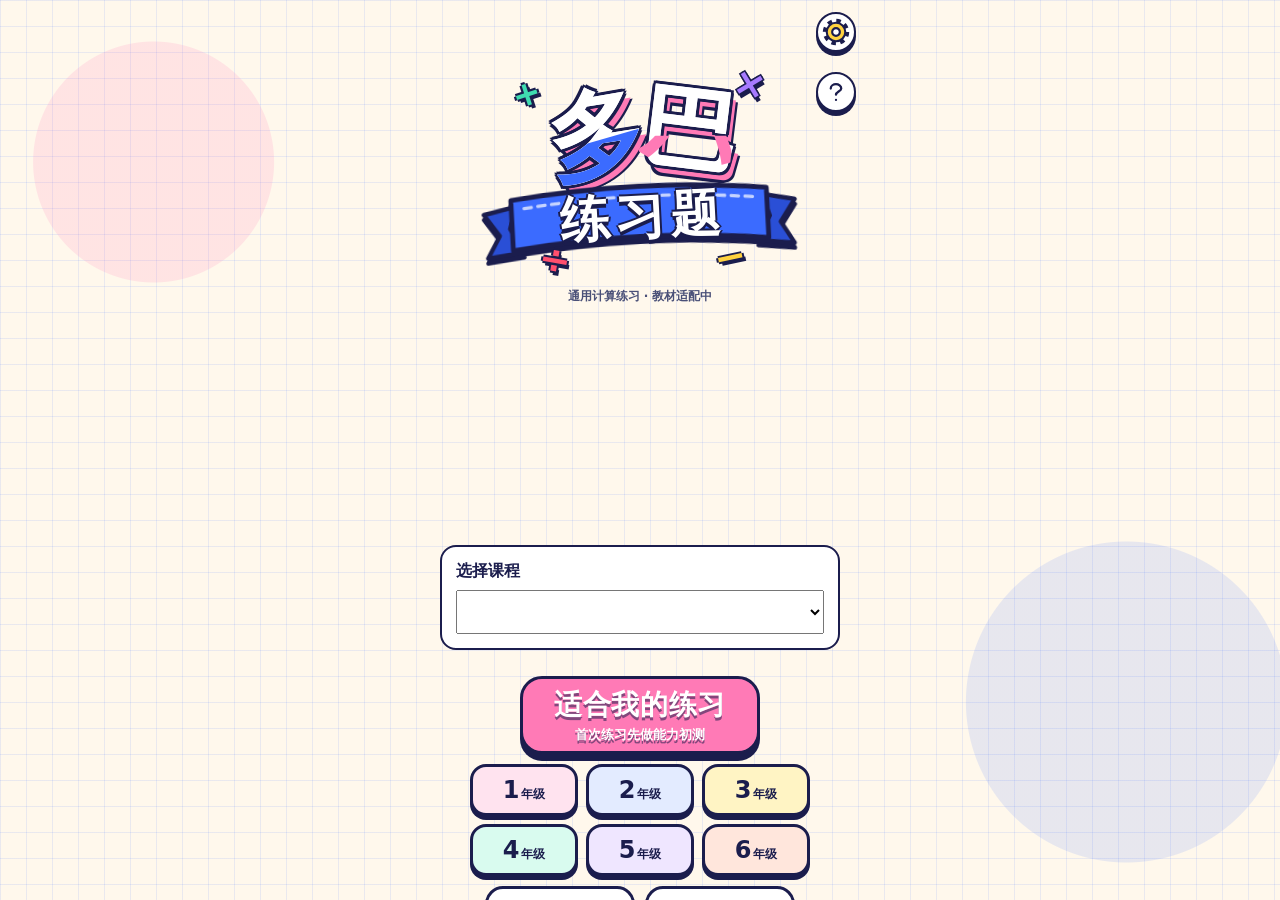
==== commit 6ba0095b: "Add Suzhou textbook calculation practice and exact signed fractions" ====
--- a/app/index.html
+++ b/app/index.html
@@ -33,6 +33,11 @@
       </h1>
       <p class="preview-note" data-i18n="preview.title">通用计算练习 · 教材适配中</p>
       <div class="title-stage" id="title-stage" aria-hidden="true"></div>
+      <section class="textbook-card">
+        <label for="curriculum" data-i18n="textbook.choose">选择课程</label>
+        <select id="curriculum"></select>
+        <div id="textbook-units" hidden></div>
+      </section>
       <div class="modes" id="modes">
         <button type="button" id="start" class="big-btn level-btn"><span data-i18n="html.message027">适合我的练习</span><small id="level-sub" data-i18n="html.message028">首次练习先做能力初测</small></button>
         <button type="button" id="start-review" class="sub-btn review-btn review-main" hidden><span data-i18n="html.message029">错题复习</span> <b id="review-count">0</b></button>
@@ -132,7 +137,7 @@
         <button type="button" data-key="7">7</button><button type="button" data-key="8">8</button><button type="button" data-key="9">9</button>
         <button type="button" data-key="4">4</button><button type="button" data-key="5">5</button><button type="button" data-key="6">6</button>
         <button type="button" data-key="1">1</button><button type="button" data-key="2">2</button><button type="button" data-key="3">3</button>
-        <button type="button" data-key="Backspace" class="del" aria-label="删除错误数字" data-i18n-aria-label="html.message017">⌫</button><button type="button" data-key="0" class="zero">0</button>
+        <button type="button" data-key="Backspace" class="del" aria-label="删除错误数字" data-i18n-aria-label="html.message017">⌫</button><button type="button" data-key="0" class="zero">0</button><button type="button" data-key="-" id="minus-key" data-i18n-aria-label="textbook.minus" aria-label="负号" hidden>−</button>
       </div>
     </section>
 
--- a/app/style.css
+++ b/app/style.css
@@ -758,3 +758,15 @@
 
 .fraction-note { font-size: 11px; line-height: 1.5; margin: 2px 0 5px; color: #454c78; text-align: center; }
 .fraction-note[hidden] { display: none; }
+
+/* Textbook entry shares saved practice records with the existing game. */
+.textbook-card { width: min(100%, 400px); box-sizing: border-box; margin: 12px 16px; padding: 14px; border: 2px solid var(--ink); border-radius: 16px; background: #fff; text-align: left; }
+.textbook-card label { display: block; font-weight: bold; margin-bottom: 8px; }
+.textbook-card select { width: 100%; min-height: 44px; font: inherit; font-size: 14px; }
+#textbook-units p { font-size: 13px; line-height: 1.6; }
+#textbook-units h3 { font-size: 15px; margin: 18px 0 8px; }
+.textbook-skill { display: block; width: 100%; min-height: 48px; margin: 6px 0; padding: 10px; border: 1px solid var(--ink); border-radius: 10px; background: #eef3ff; color: var(--ink); font: inherit; text-align: left; }
+.textbook-skill small { display: block; font-size: 12px; opacity: .75; margin-top: 4px; }
+.pad.signed button.zero { grid-column: auto; }
+
+#start[hidden], .grades[hidden], #open-tree[hidden], #minus-key[hidden] { display: none; }
